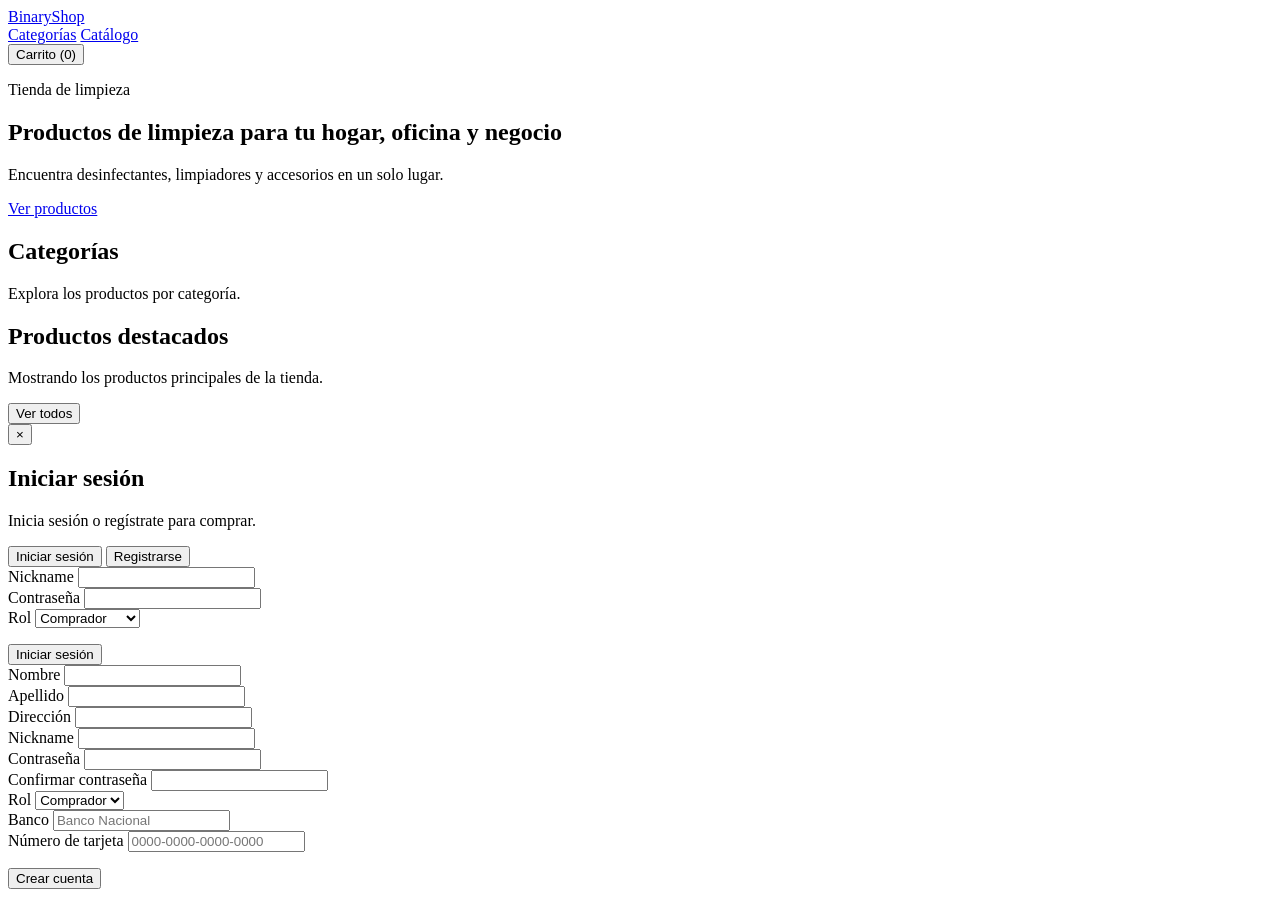
==== index.html @ 7c99c9d9 "commit 1" ====
<!DOCTYPE html>
<html lang="es">
<head>
  <meta charset="UTF-8">
  <meta name="viewport" content="width=device-width, initial-scale=1.0">
  <title>BinaryShop | Tienda de productos de limpieza</title>

  <link rel="stylesheet" href="./css/styles.css">
  <link rel="stylesheet" href="./css/components.css">
</head>
<body>

  <header class="site-header">
    <div class="container header-content">
      <a class="brand" href="./index.html">BinaryShop</a>

      <nav class="main-nav" aria-label="Navegación principal">
        <a href="#categorias">Categorías</a>
        <a href="#catalogo">Catálogo</a>
      </nav>

      <div class="header-actions">
        <button id="cart-button" class="header-cart" type="button">
          Carrito (0)
        </button>

        <div id="auth-area"></div>
      </div>
    </div>
  </header>

  <main>

    <section class="hero">
      <div class="container hero-content">
        <p class="hero-tag">Tienda de limpieza</p>
        <h1>Productos de limpieza para tu hogar, oficina y negocio</h1>
        <p>
          Encuentra desinfectantes, limpiadores y accesorios en un solo lugar.
        </p>
        <a class="btn btn-primary" href="#catalogo">Ver productos</a>
      </div>
    </section>

    <section id="categorias" class="section categories-section">
      <div class="container">
        <div class="section-head">
          <div>
            <h2>Categorías</h2>
            <p>Explora los productos por categoría.</p>
          </div>
        </div>

        <div id="category-list" class="category-grid"></div>
      </div>
    </section>

    <section id="catalogo" class="section catalog-section">
      <div class="container">
        <div class="section-head catalog-head">
          <div>
            <h2 id="catalog-title">Productos destacados</h2>
            <p id="catalog-subtitle">
              Mostrando los productos principales de la tienda.
            </p>
          </div>

          <button id="view-all-button" class="btn btn-secondary" type="button">
            Ver todos
          </button>
        </div>

        <div id="product-grid" class="product-grid"></div>
      </div>
    </section>

  </main>

  <div
    id="auth-modal"
    class="modal-overlay hidden"
    role="dialog"
    aria-modal="true"
    aria-labelledby="auth-modal-title"
  >
    <div class="modal">
      <button
        id="close-auth-modal"
        class="modal-close"
        type="button"
        aria-label="Cerrar"
      >
        ×
      </button>

      <h2 id="auth-modal-title">Iniciar sesión</h2>
      <p id="auth-modal-message" class="modal-message">
        Inicia sesión o regístrate para comprar.
      </p>

      <div class="auth-tabs">
        <button id="tab-login" class="tab-btn active" type="button">
          Iniciar sesión
        </button>

        <button id="tab-register" class="tab-btn" type="button">
          Registrarse
        </button>
      </div>

      <form id="login-form" class="auth-form">
        <div class="form-group">
          <label for="login-nickname">Nickname</label>
          <input
            id="login-nickname"
            type="text"
            autocomplete="username"
            required
          >
        </div>

        <div class="form-group">
          <label for="login-password">Contraseña</label>
          <input
            id="login-password"
            type="password"
            autocomplete="current-password"
            required
          >
        </div>

        <div class="form-group">
          <label for="login-role">Rol</label>
          <select id="login-role" required>
            <option value="comprador">Comprador</option>
            <option value="vendedor">Vendedor</option>
            <option value="administrador">Administrador</option>
          </select>
        </div>

        <p id="login-error" class="form-error" role="alert"></p>

        <button class="btn btn-primary btn-block" type="submit">
          Iniciar sesión
        </button>
      </form>

      <form id="register-form" class="auth-form hidden">
        <div class="form-row">
          <div class="form-group">
            <label for="register-nombre">Nombre</label>
            <input id="register-nombre" type="text" required>
          </div>

          <div class="form-group">
            <label for="register-apellido">Apellido</label>
            <input id="register-apellido" type="text" required>
          </div>
        </div>

        <div class="form-group">
          <label for="register-direccion">Dirección</label>
          <input id="register-direccion" type="text" required>
        </div>

        <div class="form-group">
          <label for="register-nickname">Nickname</label>
          <input id="register-nickname" type="text" required>
        </div>

        <div class="form-row">
          <div class="form-group">
            <label for="register-password">Contraseña</label>
            <input id="register-password" type="password" required>
          </div>

          <div class="form-group">
            <label for="register-confirm-password">Confirmar contraseña</label>
            <input id="register-confirm-password" type="password" required>
          </div>
        </div>

        <div class="form-group">
          <label for="register-role">Rol</label>
          <select id="register-role" required>
            <option value="comprador">Comprador</option>
            <option value="vendedor">Vendedor</option>
          </select>
        </div>

        <div class="form-row">
          <div class="form-group">
            <label for="register-bank">Banco</label>
            <input
              id="register-bank"
              type="text"
              placeholder="Banco Nacional"
              required
            >
          </div>

          <div class="form-group">
            <label for="register-card">Número de tarjeta</label>
            <input
              id="register-card"
              type="text"
              placeholder="0000-0000-0000-0000"
              required
            >
          </div>
        </div>

        <p id="register-error" class="form-error" role="alert"></p>

        <button class="btn btn-primary btn-block" type="submit">
          Crear cuenta
        </button>
      </form>
    </div>
  </div>

  <div id="toast-container" class="toast-container"></div>

  <script src="./js/data/productos.js"></script>
  <script src="./js/data/usuarios.js"></script>
  <script src="./js/utils.js"></script>
  <script src="./js/auth.js"></script>
  <script src="./js/catalog.js"></script>
  <script src="./js/modal-auth.js"></script>
  <script src="./js/home.js"></script>
</body>
</html>
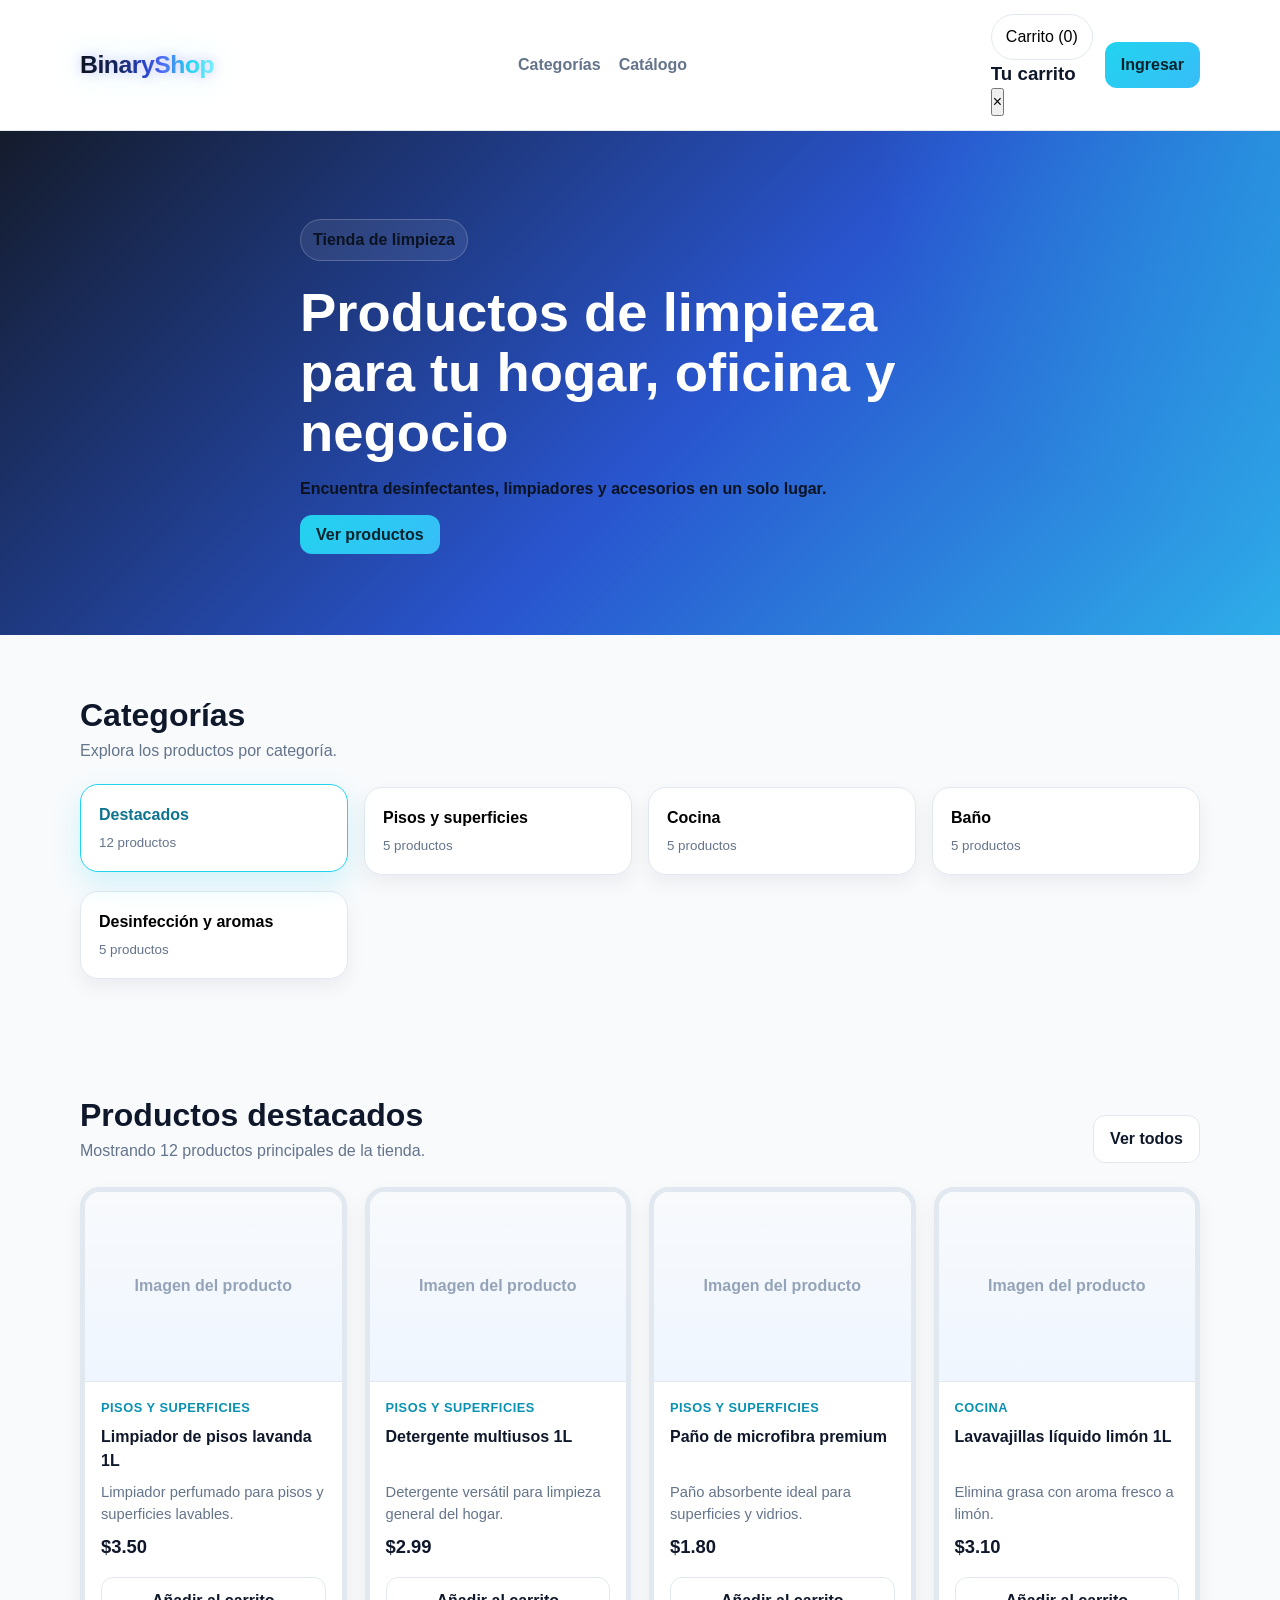
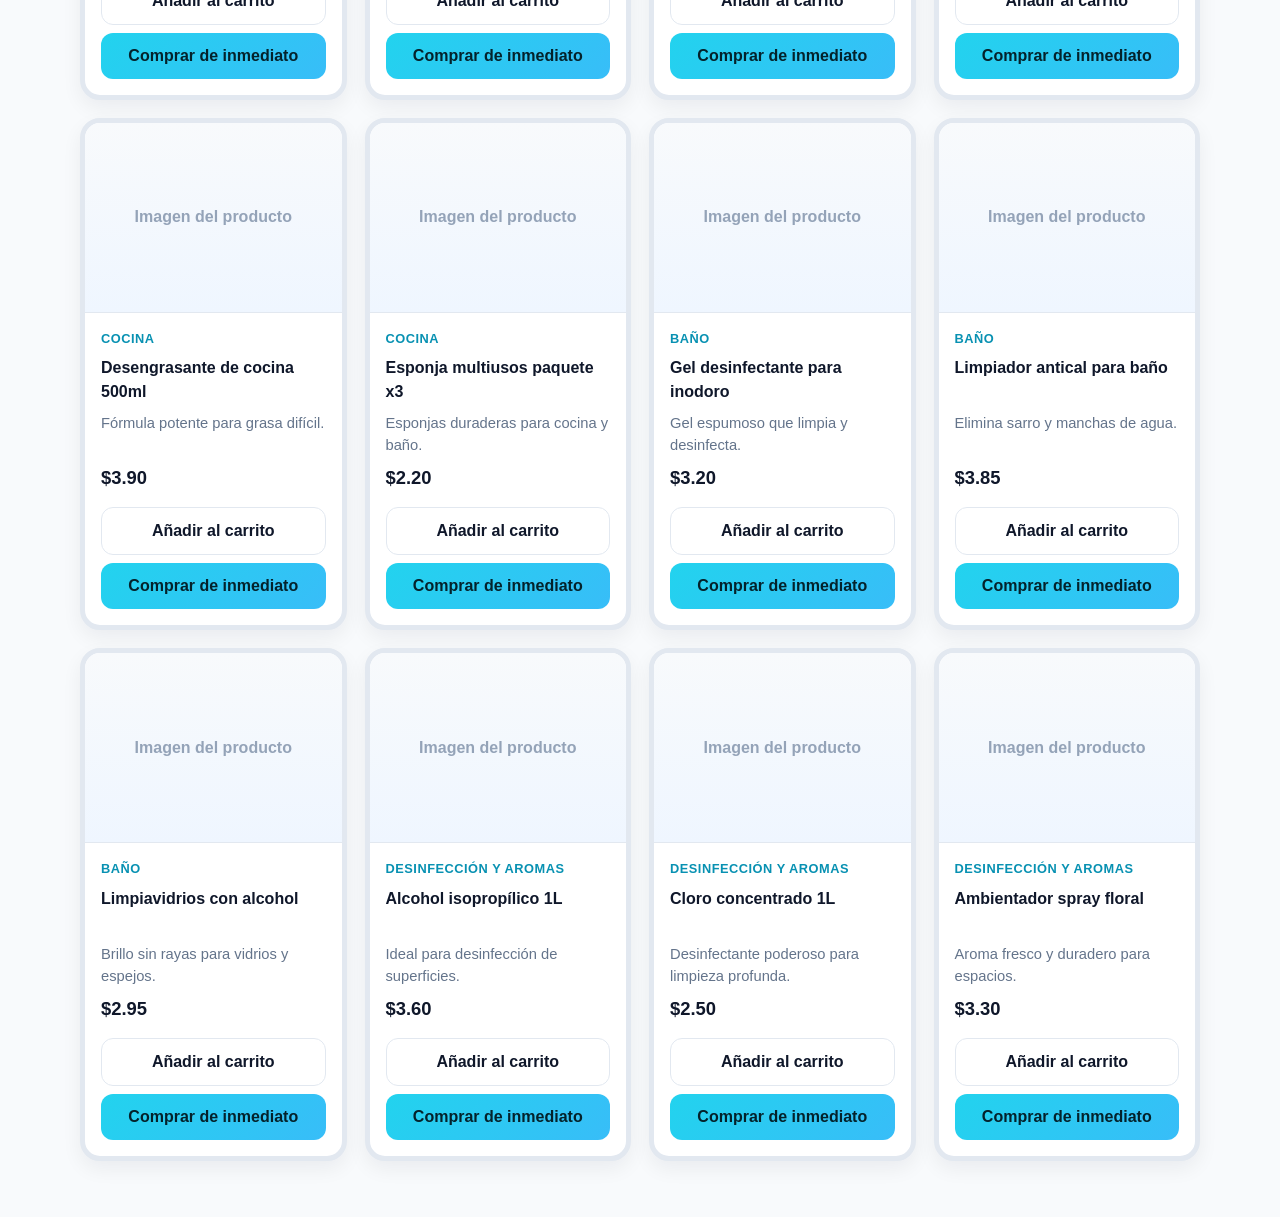
==== commit 89043dde: "commit 5" ====
--- a/index.html
+++ b/index.html
@@ -20,9 +20,47 @@
       </nav>
 
       <div class="header-actions">
-        <button id="cart-button" class="header-cart" type="button">
-          Carrito (0)
-        </button>
+                <div class="cart-wrapper">
+          <button
+            id="cart-button"
+            class="header-cart"
+            type="button"
+            aria-expanded="false"
+          >
+            Carrito (<span id="cart-count">0</span>)
+          </button>
+
+          <div id="cart-dropdown" class="cart-dropdown">
+            <div class="cart-dropdown-head">
+              <h3>Tu carrito</h3>
+              <button
+                id="cart-close"
+                class="cart-close"
+                type="button"
+                aria-label="Cerrar carrito"
+              >
+                ×
+              </button>
+            </div>
+
+            <div id="cart-items" class="cart-items"></div>
+
+            <div id="cart-footer" class="cart-footer hidden">
+              <p class="cart-total">
+                Total: <strong id="cart-total">$0.00</strong>
+              </p>
+
+              <div class="cart-footer-actions">
+                <button id="cart-clear" class="btn btn-outline" type="button">
+                  Vaciar carrito
+                </button>
+                <button id="cart-checkout" class="btn btn-primary" type="button">
+                  Finalizar compra
+                </button>
+              </div>
+            </div>
+          </div>
+        </div>
 
         <div id="auth-area"></div>
       </div>
@@ -219,12 +257,91 @@
     </div>
   </div>
 
+    <div
+    id="checkout-modal"
+    class="modal-overlay hidden"
+    role="dialog"
+    aria-modal="true"
+    aria-labelledby="checkout-title"
+  >
+    <div class="modal">
+      <button
+        id="close-checkout"
+        class="modal-close"
+        type="button"
+        aria-label="Cerrar"
+      >
+        ×
+      </button>
+
+      <h2 id="checkout-title">Finalizar compra</h2>
+      <p id="checkout-message" class="modal-message">
+        Confirma tu método de pago para procesar la orden.
+      </p>
+
+      <form id="checkout-form" class="auth-form">
+        <div class="form-group">
+          <label for="pay-bank">Banco</label>
+          <input id="pay-bank" type="text" required>
+        </div>
+
+        <div class="form-group">
+          <label for="pay-holder">Nombre del titular</label>
+          <input id="pay-holder" type="text" required>
+        </div>
+
+        <div class="form-group">
+          <label for="pay-card">Número de tarjeta</label>
+          <input id="pay-card" type="text" inputmode="numeric" required>
+        </div>
+
+        <div class="form-row">
+          <div class="form-group">
+            <label for="pay-expiry">Vencimiento (MM/AA)</label>
+            <input
+              id="pay-expiry"
+              type="text"
+              placeholder="MM/AA"
+              maxlength="5"
+              required
+            >
+          </div>
+
+          <div class="form-group">
+            <label for="pay-cvv">CVV</label>
+            <input
+              id="pay-cvv"
+              type="password"
+              inputmode="numeric"
+              maxlength="4"
+              required
+            >
+          </div>
+        </div>
+
+        <p class="checkout-summary-line">
+          Total a pagar: <strong id="checkout-total">$0.00</strong>
+        </p>
+
+        <p id="checkout-error" class="form-error" role="alert"></p>
+
+        <button id="checkout-submit" class="btn btn-primary btn-block" type="submit">
+          Pagar
+        </button>
+      </form>
+
+      <div id="checkout-receipt" class="hidden"></div>
+    </div>
+  </div>
+
   <div id="toast-container" class="toast-container"></div>
 
   <script src="./js/data/productos.js"></script>
   <script src="./js/data/usuarios.js"></script>
   <script src="./js/utils.js"></script>
   <script src="./js/auth.js"></script>
+  <script src="./js/cart.js"></script>
+  <script src="./js/checkout.js"></script>
   <script src="./js/catalog.js"></script>
   <script src="./js/modal-auth.js"></script>
   <script src="./js/home.js"></script>
--- a/css/styles.css
+++ b/css/styles.css
@@ -0,0 +1,333 @@
+:root {
+  --color-primary: #0F172A;
+  --color-secondary: #1E293B;
+  --color-accent: #22D3EE;
+  --color-accent-2: #38BDF8;
+  --color-bg: #F8FAFC;
+  --color-white: #FFFFFF;
+  --color-text: #0F172A;
+  --color-text-muted: #64748B;
+  --color-border: #E2E8F0;
+
+  --shadow-sm: 0 8px 20px rgba(15, 23, 42, 0.06);
+  --shadow-md: 0 12px 30px rgba(15, 23, 42, 0.12);
+
+  --radius-lg: 20px;
+  --radius-md: 16px;
+  --radius-sm: 12px;
+}
+
+* {
+  margin: 0;
+  padding: 0;
+  box-sizing: border-box;
+}
+
+html {
+  scroll-behavior: smooth;
+}
+
+body {
+  font-family: "Segoe UI", Arial, Helvetica, sans-serif;
+  background-color: var(--color-bg);
+  color: var(--color-text);
+  line-height: 1.5;
+}
+
+img {
+  max-width: 100%;
+  display: block;
+}
+
+a {
+  color: inherit;
+  text-decoration: none;
+}
+
+button,
+input,
+select {
+  font: inherit;
+}
+
+.container {
+  width: min(1120px, calc(100% - 2rem));
+  margin-inline: auto;
+}
+
+.section {
+  padding: 56px 0;
+}
+
+.section-head {
+  margin-bottom: 24px;
+  display: flex;
+  justify-content: space-between;
+  align-items: flex-end;
+  gap: 20px;
+  flex-wrap: wrap;
+}
+
+.section-head h2 {
+  font-size: 2rem;
+}
+
+.section-head p {
+  color: var(--color-text-muted);
+}
+
+.btn {
+  border: none;
+  border-radius: var(--radius-sm);
+  padding: 11px 16px;
+  cursor: pointer;
+  transition: 0.2s ease;
+  font-weight: 700;
+}
+
+.btn-primary {
+  background: linear-gradient(135deg, var(--color-accent), var(--color-accent-2));
+  color: #04222B;
+}
+
+.btn-primary:hover {
+  transform: translateY(-2px);
+  box-shadow: 0 10px 24px rgba(34, 211, 238, 0.28);
+}
+
+.btn-secondary {
+  background: var(--color-white);
+  color: var(--color-primary);
+  border: 1px solid var(--color-border);
+}
+
+.btn-secondary:hover {
+  border-color: var(--color-accent-2);
+  color: #0891B2;
+  transform: translateY(-2px);
+}
+
+.btn-outline {
+  background: transparent;
+  border: 1px solid var(--color-border);
+  color: var(--color-text);
+}
+
+.btn-outline:hover {
+  border-color: #EF4444;
+  color: #EF4444;
+}
+
+.btn-block {
+  width: 100%;
+}
+
+.site-header {
+  position: sticky;
+  top: 0;
+  z-index: 50;
+  background: rgba(255, 255, 255, 0.92);
+  backdrop-filter: blur(8px);
+  border-bottom: 1px solid var(--color-border);
+}
+
+.header-content {
+  display: flex;
+  align-items: center;
+  justify-content: space-between;
+  gap: 16px;
+  padding: 14px 0;
+  flex-wrap: wrap;
+}
+
+.brand {
+  font-size: 1.55rem;
+  font-weight: 800;
+  letter-spacing: -0.02em;
+
+  /* Degradado: negro/azul noche -> azul -> índigo -> cyan */
+  background: linear-gradient(
+    90deg,
+    #0B1220 0%,
+    #14265C 28%,
+    #2743C7 48%,
+    #4F6DF5 62%,
+    #22D3EE 82%,
+    #7DEFFF 100%
+  );
+
+  /* El degradado solo se ve dentro de las letras */
+  -webkit-background-clip: text;
+  background-clip: text;
+  color: transparent;
+  -webkit-text-fill-color: transparent;
+
+  /* Resplandor morado + cyan alrededor del texto */
+  filter:
+    drop-shadow(0 0 6px rgba(139, 92, 246, 0.35))
+    drop-shadow(0 0 14px rgba(34, 211, 238, 0.22));
+
+  transition: filter 0.25s ease, transform 0.25s ease;
+}
+
+.brand:hover {
+  filter:
+    drop-shadow(0 0 8px rgba(139, 92, 246, 0.5))
+    drop-shadow(0 0 18px rgba(34, 211, 238, 0.4));
+  transform: translateY(-1px);
+}
+
+/* Respaldo por si algún navegador no soporta background-clip: text */
+@supports not (background-clip: text) {
+  .brand {
+    background: none;
+    color: #0F172A;
+    -webkit-text-fill-color: currentColor;
+    filter: none;
+  }
+}
+
+.main-nav {
+  display: flex;
+  gap: 18px;
+  color: var(--color-text-muted);
+  font-weight: 600;
+}
+
+.main-nav a:hover {
+  color: var(--color-primary);
+}
+
+.header-actions {
+  display: flex;
+  align-items: center;
+  gap: 12px;
+  flex-wrap: wrap;
+}
+
+.header-cart {
+  background: var(--color-white);
+  border: 1px solid var(--color-border);
+  border-radius: 999px;
+  padding: 10px 14px;
+  cursor: pointer;
+}
+
+.user-greeting {
+  font-weight: 700;
+}
+
+.hero {
+  color: var(--color-white);
+  background:
+    radial-gradient(
+      circle at top right,
+      rgba(34, 211, 238, 0.28),
+      transparent 30%
+    ),
+    linear-gradient(
+      135deg,
+      #141b2b 0%,
+      #2955cf 55%,
+      #2eaee9 100%
+    );
+  padding: 88px 0;
+}
+
+.hero-content {
+  max-width: 680px;
+}
+
+.hero-tag {
+  display: inline-flex;
+  padding: 8px 12px;
+  border: 1px solid rgba(255, 255, 255, 0.2);
+  border-radius: 999px;
+  margin-bottom: 16px;
+  background: rgba(255, 255, 255, 0.08);
+}
+
+.hero h1 {
+  font-size: clamp(2rem, 5vw, 3.4rem);
+  line-height: 1.1;
+  margin-bottom: 14px;
+}
+
+.hero p {
+  color: #0B1220;
+  text-shadow:
+    0 0 8px rgba(125, 211, 252, 0.85),
+    0 0 20px rgba(34, 211, 238, 0.45)
+  font-size: 1.05rem;
+  margin-bottom: 22px;
+  font-weight: 600;
+}
+
+.hidden {
+  display: none !important;
+}
+
+.toast-container {
+  position: fixed;
+  right: 18px;
+  bottom: 18px;
+  display: grid;
+  gap: 10px;
+  z-index: 200;
+}
+
+.toast {
+  min-width: 240px;
+  max-width: 360px;
+  padding: 14px 16px;
+  border-radius: 14px;
+  color: var(--color-white);
+  box-shadow: var(--shadow-md);
+  animation: toast-in 0.25s ease;
+}
+
+.toast-success {
+  background: #059669;
+}
+
+.toast-error {
+  background: #DC2626;
+}
+
+.toast-warning {
+  background: #D97706;
+}
+
+.toast-info {
+  background: #2563EB;
+}
+
+@keyframes toast-in {
+  from {
+    opacity: 0;
+    transform: translateY(14px);
+  }
+
+  to {
+    opacity: 1;
+    transform: translateY(0);
+  }
+}
+
+body.modal-open {
+  overflow: hidden;
+}
+
+@media (max-width: 760px) {
+  .hero {
+    padding: 64px 0;
+  }
+
+  .section {
+    padding: 40px 0;
+  }
+
+  .section-head h2 {
+    font-size: 1.6rem;
+  }
+}
--- a/css/components.css
+++ b/css/components.css
@@ -0,0 +1,262 @@
+.category-grid {
+  display: grid;
+  grid-template-columns: repeat(4, minmax(0, 1fr));
+  gap: 16px;
+}
+
+.category-card {
+  background: var(--color-white);
+  border: 1px solid var(--color-border);
+  border-radius: 18px;
+  padding: 18px;
+  text-align: left;
+  cursor: pointer;
+  box-shadow: var(--shadow-sm);
+  transition: 0.2s ease;
+  display: grid;
+  gap: 6px;
+}
+
+.category-card span {
+  font-weight: 700;
+}
+
+.category-card small {
+  color: var(--color-text-muted);
+}
+
+.category-card:hover,
+.category-card.active {
+  border-color: var(--color-accent);
+  box-shadow: 0 12px 28px rgba(34, 211, 238, 0.18);
+  transform: translateY(-3px);
+}
+
+.category-card.active span {
+  color: #0E7490;
+}
+
+.product-grid {
+  display: grid;
+  grid-template-columns: repeat(4, minmax(0, 1fr));
+  gap: 18px;
+}
+
+.product-card {
+  background: var(--color-white);
+  border: 5px solid var(--color-border);
+  border-radius: var(--radius-lg);
+  overflow: hidden;
+  box-shadow: var(--shadow-sm);
+  transition: 0.2s ease;
+  display: flex;
+  flex-direction: column;
+}
+
+.product-card:hover {
+  transform: translateY(-4px);
+  box-shadow: var(--shadow-md);
+  border-color: #0EA5E9;
+}
+
+.product-image {
+  min-height: 190px;
+  display: grid;
+  place-items: center;
+  background: linear-gradient(180deg, #F8FAFC, #EFF6FF);
+  color: #94A3B8;
+  font-weight: 700;
+  text-align: center;
+  padding: 16px;
+  border-bottom: 1px solid var(--color-border);
+}
+
+.product-info {
+  padding: 16px;
+  display: flex;
+  flex-direction: column;
+  gap: 8px;
+  flex: 1;
+}
+
+.product-category {
+  color: #0891B2;
+  font-size: 0.8rem;
+  font-weight: 800;
+  text-transform: uppercase;
+  letter-spacing: 0.04em;
+}
+
+.product-info h3 {
+  font-size: 1rem;
+  min-height: 48px;
+}
+
+.product-info p {
+  color: var(--color-text-muted);
+  font-size: 0.92rem;
+  flex: 1;
+}
+
+.product-price {
+  font-size: 1.15rem;
+  color: var(--color-primary);
+}
+
+.product-actions {
+  display: grid;
+  gap: 8px;
+  margin-top: 8px;
+}
+
+.product-actions .btn {
+  width: 100%;
+}
+
+.modal-overlay {
+  position: fixed;
+  inset: 0;
+  background: rgba(15, 23, 42, 0.55);
+  backdrop-filter: blur(4px);
+  display: grid;
+  place-items: center;
+  padding: 20px;
+  z-index: 100;
+}
+
+.modal {
+  position: relative;
+  width: min(560px, 100%);
+  max-height: calc(100vh - 40px);
+  overflow: auto;
+  background: var(--color-white);
+  border-radius: 24px;
+  padding: 24px;
+  box-shadow: var(--shadow-md);
+}
+
+.modal-close {
+  position: absolute;
+  top: 14px;
+  right: 14px;
+  width: 36px;
+  height: 36px;
+  border-radius: 50%;
+  border: 1px solid var(--color-border);
+  background: var(--color-white);
+  cursor: pointer;
+  font-size: 1.2rem;
+}
+
+.modal h2 {
+  margin-bottom: 6px;
+  padding-right: 36px;
+}
+
+.modal-message {
+  color: var(--color-text-muted);
+  margin-bottom: 18px;
+}
+
+.auth-tabs {
+  display: grid;
+  grid-template-columns: 1fr 1fr;
+  gap: 10px;
+  margin-bottom: 18px;
+}
+
+.tab-btn {
+  padding: 11px 12px;
+  border-radius: var(--radius-sm);
+  border: 1px solid var(--color-border);
+  background: #F8FAFC;
+  cursor: pointer;
+  font-weight: 700;
+}
+
+.tab-btn.active {
+  background: linear-gradient(
+    135deg,
+    rgba(34, 211, 238, 0.18),
+    rgba(56, 189, 248, 0.18)
+  );
+  border-color: #67E8F9;
+  color: #0E7490;
+}
+
+.auth-form {
+  display: grid;
+  gap: 14px;
+}
+
+.form-row {
+  display: grid;
+  grid-template-columns: 1fr 1fr;
+  gap: 14px;
+}
+
+.form-group {
+  display: grid;
+  gap: 6px;
+}
+
+.form-group label {
+  font-weight: 700;
+  font-size: 0.95rem;
+}
+
+.form-group input,
+.form-group select {
+  width: 100%;
+  padding: 11px 12px;
+  border: 1px solid var(--color-border);
+  border-radius: var(--radius-sm);
+  background: var(--color-white);
+}
+
+.form-group input:focus,
+.form-group select:focus {
+  outline: 2px solid rgba(34, 211, 238, 0.35);
+  border-color: var(--color-accent);
+}
+
+.form-error {
+  color: #DC2626;
+  font-weight: 700;
+  min-height: 1.2em;
+}
+
+@media (max-width: 980px) {
+  .product-grid {
+    grid-template-columns: repeat(3, minmax(0, 1fr));
+  }
+
+  .category-grid {
+    grid-template-columns: repeat(2, minmax(0, 1fr));
+  }
+}
+
+@media (max-width: 760px) {
+  .product-grid {
+    grid-template-columns: repeat(2, minmax(0, 1fr));
+  }
+
+  .form-row {
+    grid-template-columns: 1fr;
+  }
+}
+
+@media (max-width: 560px) {
+  .product-grid {
+    grid-template-columns: 1fr;
+  }
+
+  .category-grid {
+    grid-template-columns: 1fr;
+  }
+
+  .header-actions {
+    width: 100%;
+    justify-content: space-between;
+  }
+}
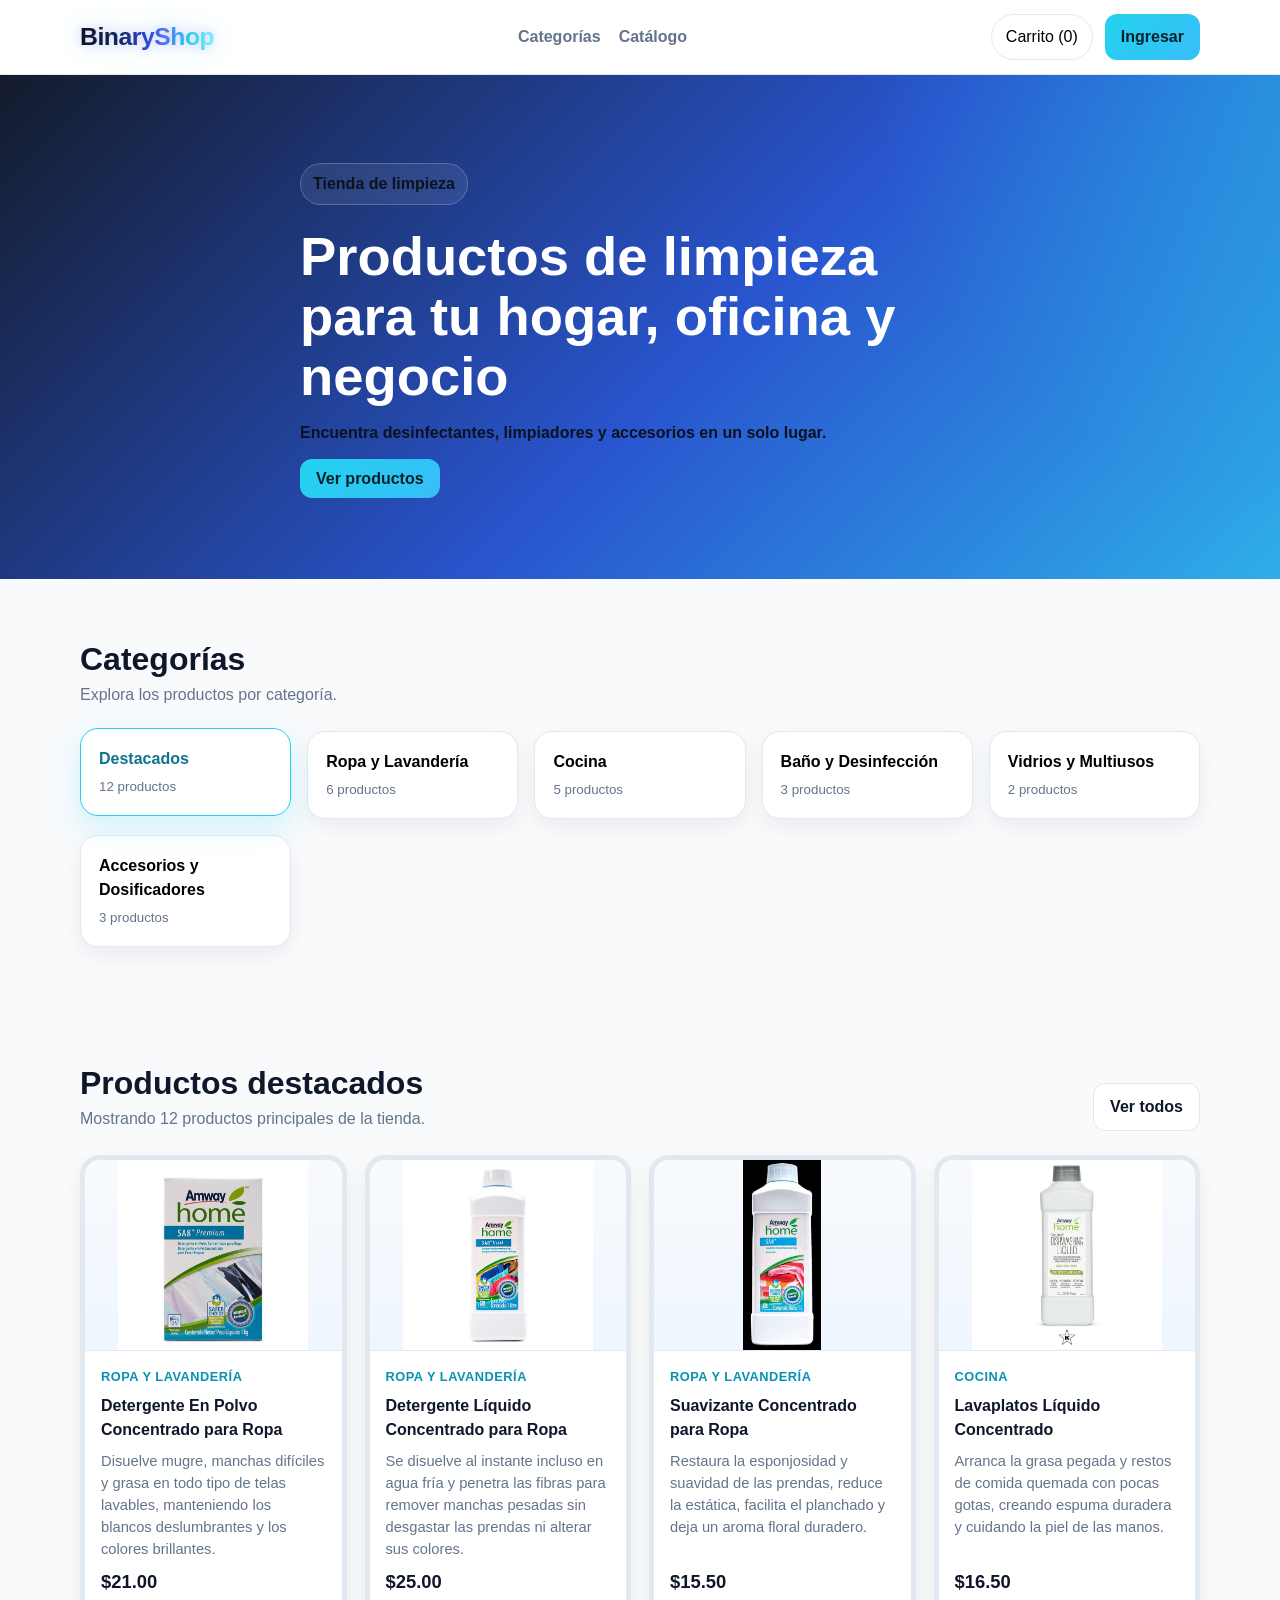
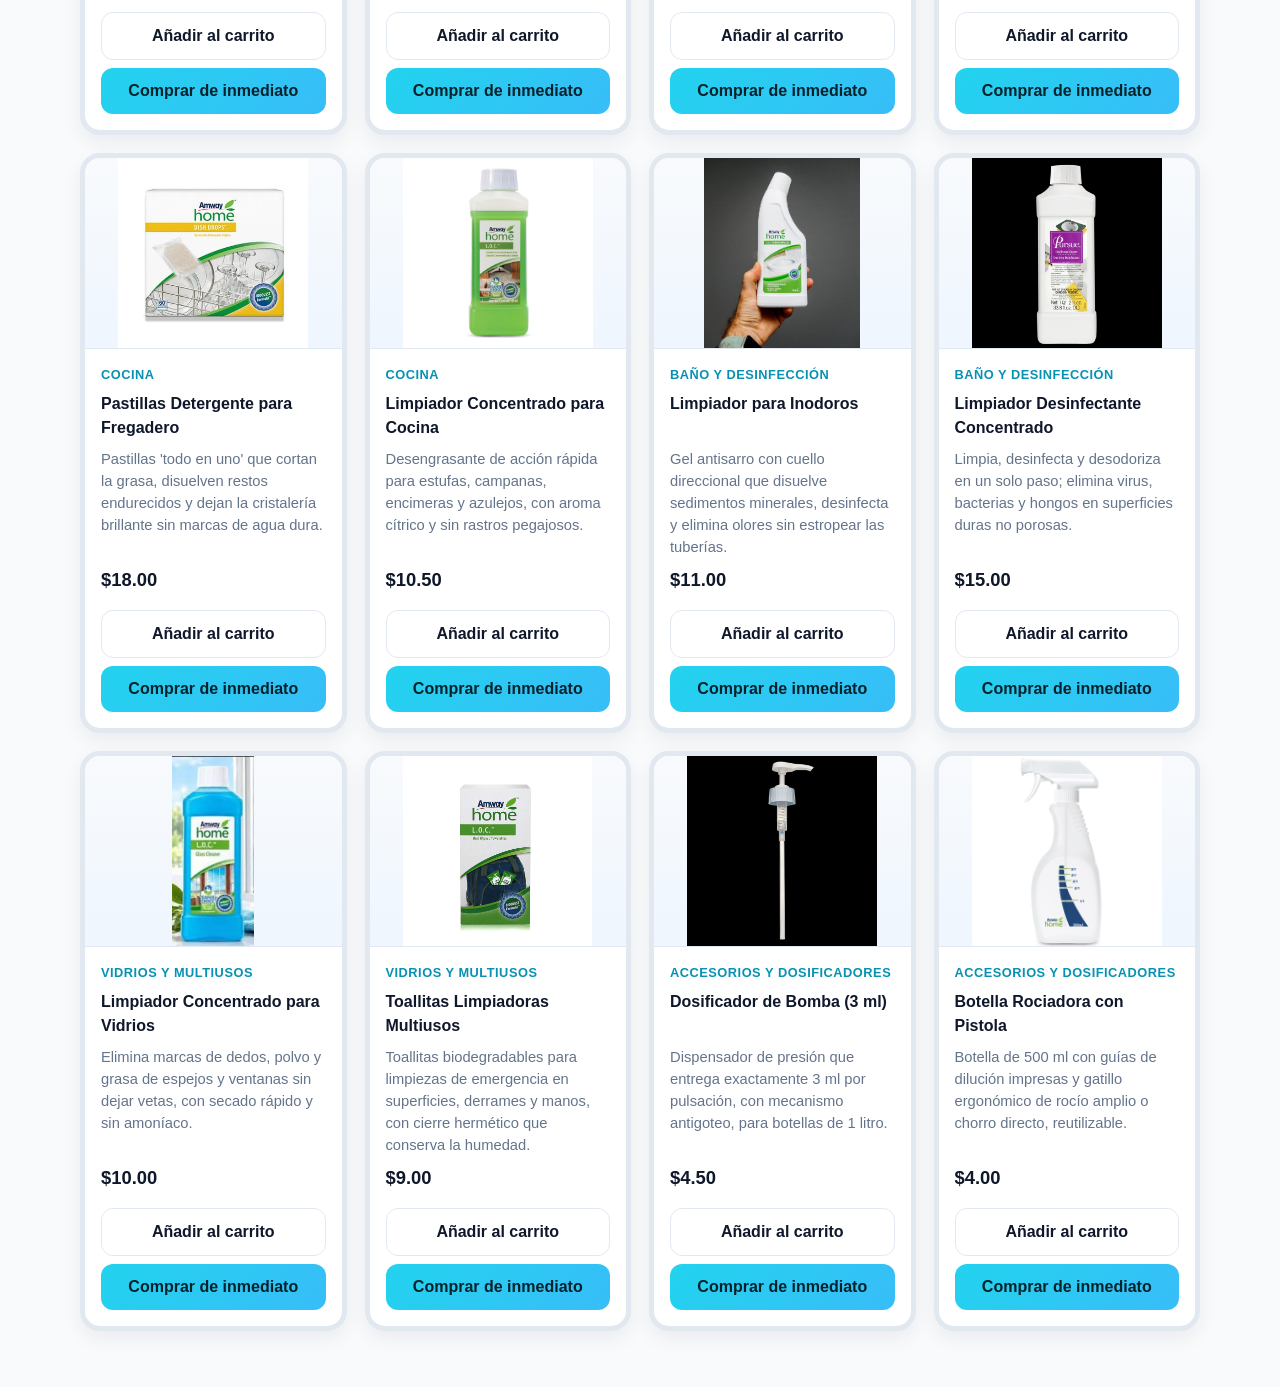
==== commit 7b2336fb: "commit 8" ====
--- a/index.html
+++ b/index.html
@@ -20,7 +20,7 @@
       </nav>
 
       <div class="header-actions">
-                <div class="cart-wrapper">
+        <div class="cart-wrapper">
           <button
             id="cart-button"
             class="header-cart"
@@ -73,9 +73,7 @@
       <div class="container hero-content">
         <p class="hero-tag">Tienda de limpieza</p>
         <h1>Productos de limpieza para tu hogar, oficina y negocio</h1>
-        <p>
-          Encuentra desinfectantes, limpiadores y accesorios en un solo lugar.
-        </p>
+        <p>Encuentra desinfectantes, limpiadores y accesorios en un solo lugar.</p>
         <a class="btn btn-primary" href="#catalogo">Ver productos</a>
       </div>
     </section>
@@ -88,7 +86,6 @@
             <p>Explora los productos por categoría.</p>
           </div>
         </div>
-
         <div id="category-list" class="category-grid"></div>
       </div>
     </section>
@@ -102,12 +99,10 @@
               Mostrando los productos principales de la tienda.
             </p>
           </div>
-
           <button id="view-all-button" class="btn btn-secondary" type="button">
             Ver todos
           </button>
         </div>
-
         <div id="product-grid" class="product-grid"></div>
       </div>
     </section>
@@ -122,51 +117,26 @@
     aria-labelledby="auth-modal-title"
   >
     <div class="modal">
-      <button
-        id="close-auth-modal"
-        class="modal-close"
-        type="button"
-        aria-label="Cerrar"
-      >
-        ×
-      </button>
-
+      <button id="close-auth-modal" class="modal-close" type="button" aria-label="Cerrar">×</button>
       <h2 id="auth-modal-title">Iniciar sesión</h2>
       <p id="auth-modal-message" class="modal-message">
         Inicia sesión o regístrate para comprar.
       </p>
 
       <div class="auth-tabs">
-        <button id="tab-login" class="tab-btn active" type="button">
-          Iniciar sesión
-        </button>
-
-        <button id="tab-register" class="tab-btn" type="button">
-          Registrarse
-        </button>
+        <button id="tab-login" class="tab-btn active" type="button">Iniciar sesión</button>
+        <button id="tab-register" class="tab-btn" type="button">Registrarse</button>
       </div>
 
       <form id="login-form" class="auth-form">
         <div class="form-group">
           <label for="login-nickname">Nickname</label>
-          <input
-            id="login-nickname"
-            type="text"
-            autocomplete="username"
-            required
-          >
-        </div>
-
+          <input id="login-nickname" type="text" autocomplete="username" required>
+        </div>
         <div class="form-group">
           <label for="login-password">Contraseña</label>
-          <input
-            id="login-password"
-            type="password"
-            autocomplete="current-password"
-            required
-          >
-        </div>
-
+          <input id="login-password" type="password" autocomplete="current-password" required>
+        </div>
         <div class="form-group">
           <label for="login-role">Rol</label>
           <select id="login-role" required>
@@ -175,12 +145,8 @@
             <option value="administrador">Administrador</option>
           </select>
         </div>
-
         <p id="login-error" class="form-error" role="alert"></p>
-
-        <button class="btn btn-primary btn-block" type="submit">
-          Iniciar sesión
-        </button>
+        <button class="btn btn-primary btn-block" type="submit">Iniciar sesión</button>
       </form>
 
       <form id="register-form" class="auth-form hidden">
@@ -189,35 +155,29 @@
             <label for="register-nombre">Nombre</label>
             <input id="register-nombre" type="text" required>
           </div>
-
           <div class="form-group">
             <label for="register-apellido">Apellido</label>
             <input id="register-apellido" type="text" required>
           </div>
         </div>
-
         <div class="form-group">
           <label for="register-direccion">Dirección</label>
           <input id="register-direccion" type="text" required>
         </div>
-
         <div class="form-group">
           <label for="register-nickname">Nickname</label>
           <input id="register-nickname" type="text" required>
         </div>
-
         <div class="form-row">
           <div class="form-group">
             <label for="register-password">Contraseña</label>
             <input id="register-password" type="password" required>
           </div>
-
           <div class="form-group">
             <label for="register-confirm-password">Confirmar contraseña</label>
             <input id="register-confirm-password" type="password" required>
           </div>
         </div>
-
         <div class="form-group">
           <label for="register-role">Rol</label>
           <select id="register-role" required>
@@ -225,39 +185,23 @@
             <option value="vendedor">Vendedor</option>
           </select>
         </div>
-
         <div class="form-row">
           <div class="form-group">
             <label for="register-bank">Banco</label>
-            <input
-              id="register-bank"
-              type="text"
-              placeholder="Banco Nacional"
-              required
-            >
-          </div>
-
+            <input id="register-bank" type="text" placeholder="Banco Nacional" required>
+          </div>
           <div class="form-group">
             <label for="register-card">Número de tarjeta</label>
-            <input
-              id="register-card"
-              type="text"
-              placeholder="0000-0000-0000-0000"
-              required
-            >
-          </div>
-        </div>
-
+            <input id="register-card" type="text" placeholder="0000-0000-0000-0000" required>
+          </div>
+        </div>
         <p id="register-error" class="form-error" role="alert"></p>
-
-        <button class="btn btn-primary btn-block" type="submit">
-          Crear cuenta
-        </button>
+        <button class="btn btn-primary btn-block" type="submit">Crear cuenta</button>
       </form>
     </div>
   </div>
 
-    <div
+  <div
     id="checkout-modal"
     class="modal-overlay hidden"
     role="dialog"
@@ -265,71 +209,40 @@
     aria-labelledby="checkout-title"
   >
     <div class="modal">
-      <button
-        id="close-checkout"
-        class="modal-close"
-        type="button"
-        aria-label="Cerrar"
-      >
-        ×
-      </button>
-
+      <button id="close-checkout" class="modal-close" type="button" aria-label="Cerrar">×</button>
       <h2 id="checkout-title">Finalizar compra</h2>
       <p id="checkout-message" class="modal-message">
         Confirma tu método de pago para procesar la orden.
       </p>
-
       <form id="checkout-form" class="auth-form">
         <div class="form-group">
           <label for="pay-bank">Banco</label>
           <input id="pay-bank" type="text" required>
         </div>
-
         <div class="form-group">
           <label for="pay-holder">Nombre del titular</label>
           <input id="pay-holder" type="text" required>
         </div>
-
         <div class="form-group">
           <label for="pay-card">Número de tarjeta</label>
           <input id="pay-card" type="text" inputmode="numeric" required>
         </div>
-
         <div class="form-row">
           <div class="form-group">
             <label for="pay-expiry">Vencimiento (MM/AA)</label>
-            <input
-              id="pay-expiry"
-              type="text"
-              placeholder="MM/AA"
-              maxlength="5"
-              required
-            >
-          </div>
-
+            <input id="pay-expiry" type="text" placeholder="MM/AA" maxlength="5" required>
+          </div>
           <div class="form-group">
             <label for="pay-cvv">CVV</label>
-            <input
-              id="pay-cvv"
-              type="password"
-              inputmode="numeric"
-              maxlength="4"
-              required
-            >
-          </div>
-        </div>
-
+            <input id="pay-cvv" type="password" inputmode="numeric" maxlength="4" required>
+          </div>
+        </div>
         <p class="checkout-summary-line">
           Total a pagar: <strong id="checkout-total">$0.00</strong>
         </p>
-
         <p id="checkout-error" class="form-error" role="alert"></p>
-
-        <button id="checkout-submit" class="btn btn-primary btn-block" type="submit">
-          Pagar
-        </button>
+        <button id="checkout-submit" class="btn btn-primary btn-block" type="submit">Pagar</button>
       </form>
-
       <div id="checkout-receipt" class="hidden"></div>
     </div>
   </div>
@@ -340,6 +253,7 @@
   <script src="./js/data/usuarios.js"></script>
   <script src="./js/utils.js"></script>
   <script src="./js/auth.js"></script>
+  <script src="./js/publicaciones.js"></script>
   <script src="./js/cart.js"></script>
   <script src="./js/checkout.js"></script>
   <script src="./js/catalog.js"></script>
--- a/css/styles.css
+++ b/css/styles.css
@@ -42,6 +42,10 @@
 a {
   color: inherit;
   text-decoration: none;
+}
+
+input {
+  color: black;
 }
 
 button,
--- a/css/components.css
+++ b/css/components.css
@@ -19,6 +19,7 @@
 
 .category-card span {
   font-weight: 700;
+  color: black;
 }
 
 .category-card small {
@@ -259,4 +260,384 @@
     width: 100%;
     justify-content: space-between;
   }
+}
+
+/* ================= CARRITO ================= */
+
+.cart-wrapper {
+  position: relative;
+}
+
+.cart-dropdown {
+  position: absolute;
+  top: calc(100% + 12px);
+  right: 0;
+  width: min(380px, calc(100vw - 32px));
+  max-height: min(520px, 80vh);
+  display: flex;
+  flex-direction: column;
+  background: var(--color-white);
+  border: 1px solid var(--color-border);
+  border-radius: 18px;
+  box-shadow: var(--shadow-md);
+  z-index: 80;
+  opacity: 0;
+  transform: translateY(-8px);
+  pointer-events: none;
+  transition: opacity 0.2s ease, transform 0.2s ease;
+}
+
+.cart-dropdown.open {
+  opacity: 1;
+  transform: translateY(0);
+  pointer-events: auto;
+}
+
+.cart-dropdown-head {
+  display: flex;
+  align-items: center;
+  justify-content: space-between;
+  padding: 14px 16px;
+  border-bottom: 1px solid var(--color-border);
+}
+
+.cart-dropdown-head h3 {
+  font-size: 1.05rem;
+}
+
+.cart-close {
+  width: 32px;
+  height: 32px;
+  border-radius: 50%;
+  border: 1px solid var(--color-border);
+  background: var(--color-white);
+  cursor: pointer;
+  font-size: 1.1rem;
+  line-height: 1;
+}
+
+.cart-close:hover {
+  border-color: #EF4444;
+  color: #EF4444;
+}
+
+.cart-items {
+  overflow-y: auto;
+  padding: 14px 16px;
+  display: flex;
+  flex-direction: column;
+  gap: 12px;
+}
+
+.cart-item {
+  display: grid;
+  grid-template-columns: 56px 1fr auto;
+  gap: 10px;
+  align-items: center;
+  border: 1px solid var(--color-border);
+  border-radius: 14px;
+  padding: 10px;
+}
+
+.cart-item-thumb {
+  width: 56px;
+  height: 56px;
+  border-radius: 10px;
+  background: linear-gradient(180deg, #F8FAFC, #EFF6FF);
+  border: 1px solid var(--color-border);
+  display: grid;
+  place-items: center;
+  color: #94A3B8;
+  font-size: 0.65rem;
+  font-weight: 700;
+}
+
+.cart-item-info {
+  display: grid;
+  gap: 4px;
+}
+
+.cart-item-info strong {
+  font-size: 0.9rem;
+  line-height: 1.25;
+}
+
+.cart-item-info small {
+  color: var(--color-text-muted);
+}
+
+.cart-item-controls {
+  display: flex;
+  align-items: center;
+  gap: 8px;
+}
+
+.qty-btn {
+  width: 26px;
+  height: 26px;
+  border-radius: 8px;
+  border: 1px solid var(--color-border);
+  background: var(--color-white);
+  cursor: pointer;
+  font-weight: 700;
+  line-height: 1;
+}
+
+.qty-btn:hover:not(:disabled) {
+  border-color: var(--color-accent);
+  color: #0E7490;
+}
+
+.qty-btn:disabled {
+  opacity: 0.4;
+  cursor: not-allowed;
+}
+
+.qty-value {
+  min-width: 18px;
+  text-align: center;
+  font-weight: 700;
+}
+
+.cart-item-side {
+  display: grid;
+  justify-items: end;
+  gap: 8px;
+}
+
+.cart-item-subtotal {
+  font-weight: 800;
+  color: var(--color-primary);
+}
+
+.cart-item-remove {
+  border: none;
+  background: transparent;
+  color: #EF4444;
+  font-weight: 800;
+  cursor: pointer;
+  font-size: 1rem;
+}
+
+.cart-empty {
+  padding: 26px 10px;
+  display: grid;
+  gap: 12px;
+  justify-items: center;
+  color: var(--color-text-muted);
+  text-align: center;
+}
+
+.cart-footer {
+  border-top: 1px solid var(--color-border);
+  padding: 14px 16px;
+  display: grid;
+  gap: 10px;
+}
+
+.cart-total {
+  display: flex;
+  justify-content: space-between;
+  align-items: center;
+  font-weight: 600;
+}
+
+.cart-total strong {
+  font-size: 1.1rem;
+}
+
+.cart-footer-actions {
+  display: grid;
+  grid-template-columns: 1fr 1fr;
+  gap: 10px;
+}
+
+.cart-bump {
+  animation: cart-bump 0.3s ease;
+}
+
+@keyframes cart-bump {
+  0% {
+    transform: scale(1);
+  }
+
+  40% {
+    transform: scale(1.12);
+  }
+
+  100% {
+    transform: scale(1);
+  }
+}
+
+@media (max-width: 560px) {
+  .cart-dropdown {
+    position: fixed;
+    top: 70px;
+    left: 16px;
+    right: 16px;
+    width: auto;
+  }
+}
+
+/* ================= PERFIL ================= */
+
+.profile-card {
+  width: min(560px, 100%);
+  margin-inline: auto;
+  background: var(--color-white);
+  border: 1px solid var(--color-border);
+  border-radius: 24px;
+  box-shadow: var(--shadow-md);
+  padding: 28px;
+  display: grid;
+  gap: 14px;
+  justify-items: center;
+  text-align: center;
+}
+
+.profile-avatar {
+  width: 76px;
+  height: 76px;
+  border-radius: 50%;
+  background: linear-gradient(135deg, #1D4ED8, #22D3EE);
+  color: var(--color-white);
+  font-size: 1.7rem;
+  font-weight: 800;
+  display: grid;
+  place-items: center;
+  box-shadow: 0 10px 24px rgba(34, 211, 238, 0.35);
+}
+
+.profile-name {
+  font-size: 1.4rem;
+  margin-top: 4px;
+}
+
+.profile-title {
+  font-size: 1.3rem;
+}
+
+.profile-nickname {
+  color: var(--color-text-muted);
+  font-size: 0.95rem;
+}
+
+.role-badge {
+  display: inline-flex;
+  padding: 6px 14px;
+  border-radius: 999px;
+  font-size: 0.75rem;
+  font-weight: 800;
+  text-transform: uppercase;
+  letter-spacing: 0.06em;
+}
+
+.role-comprador {
+  background: rgba(34, 211, 238, 0.15);
+  color: #0E7490;
+}
+
+.role-vendedor {
+  background: rgba(139, 92, 246, 0.15);
+  color: #6D28D9;
+}
+
+.role-administrador {
+  background: rgba(29, 78, 216, 0.15);
+  color: #1D4ED8;
+}
+
+.profile-data {
+  width: 100%;
+  display: grid;
+  gap: 4px;
+  margin-top: 6px;
+}
+
+.profile-data-row {
+  display: flex;
+  justify-content: space-between;
+  gap: 12px;
+  padding: 10px 4px;
+  border-bottom: 1px dashed var(--color-border);
+  font-size: 0.95rem;
+}
+
+.profile-data-row:last-child {
+  border-bottom: none;
+}
+
+.profile-data-row span {
+  color: var(--color-text-muted);
+}
+
+.profile-data-row strong {
+  text-align: right;
+}
+
+.profile-actions {
+  width: 100%;
+  display: grid;
+  grid-template-columns: 1fr 1fr;
+  gap: 10px;
+  margin-top: 6px;
+}
+
+.profile-actions .btn {
+  width: 100%;
+}
+
+.notice-card {
+  gap: 12px;
+}
+
+.notice-icon {
+  width: 64px;
+  height: 64px;
+  border-radius: 50%;
+  background: rgba(34, 211, 238, 0.15);
+  color: #0E7490;
+  font-size: 1.6rem;
+  display: grid;
+  place-items: center;
+}
+
+@media (max-width: 560px) {
+  .profile-actions {
+    grid-template-columns: 1fr;
+  }
+}
+
+/* ================= IMÁGENES DE PRODUCTOS ================= */
+
+.product-image {
+  padding: 0;
+  overflow: hidden;
+}
+
+.product-image span {
+  padding: 16px;
+}
+
+.product-image img {
+  width: 100%;
+  height: 190px;
+  object-fit: contain;
+  display: block;
+}
+
+.cart-item-thumb {
+  overflow: hidden;
+}
+
+.cart-item-thumb img {
+  width: 100%;
+  height: 100%;
+  object-fit: cover;
+}
+
+/* 5 categorías: distribución automática */
+.category-grid {
+  grid-template-columns: repeat(auto-fit, minmax(180px, 1fr));
 }
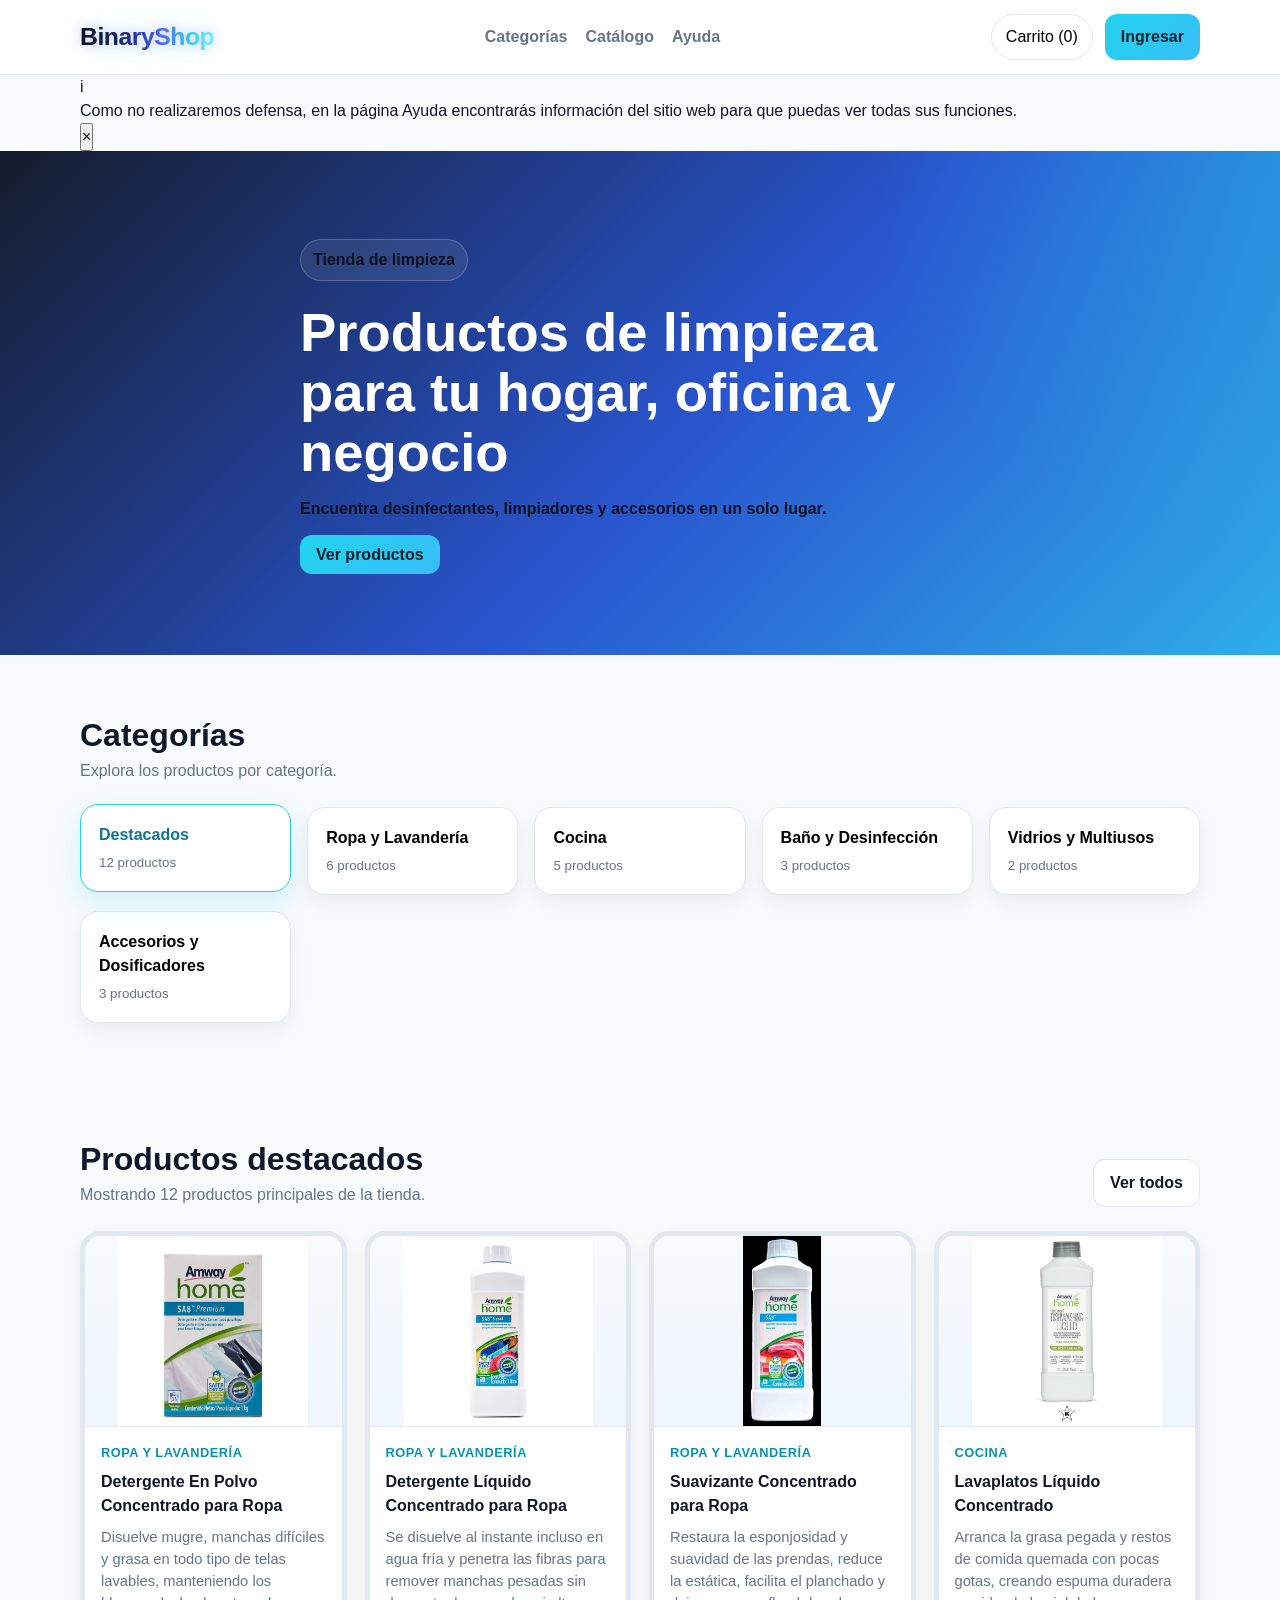
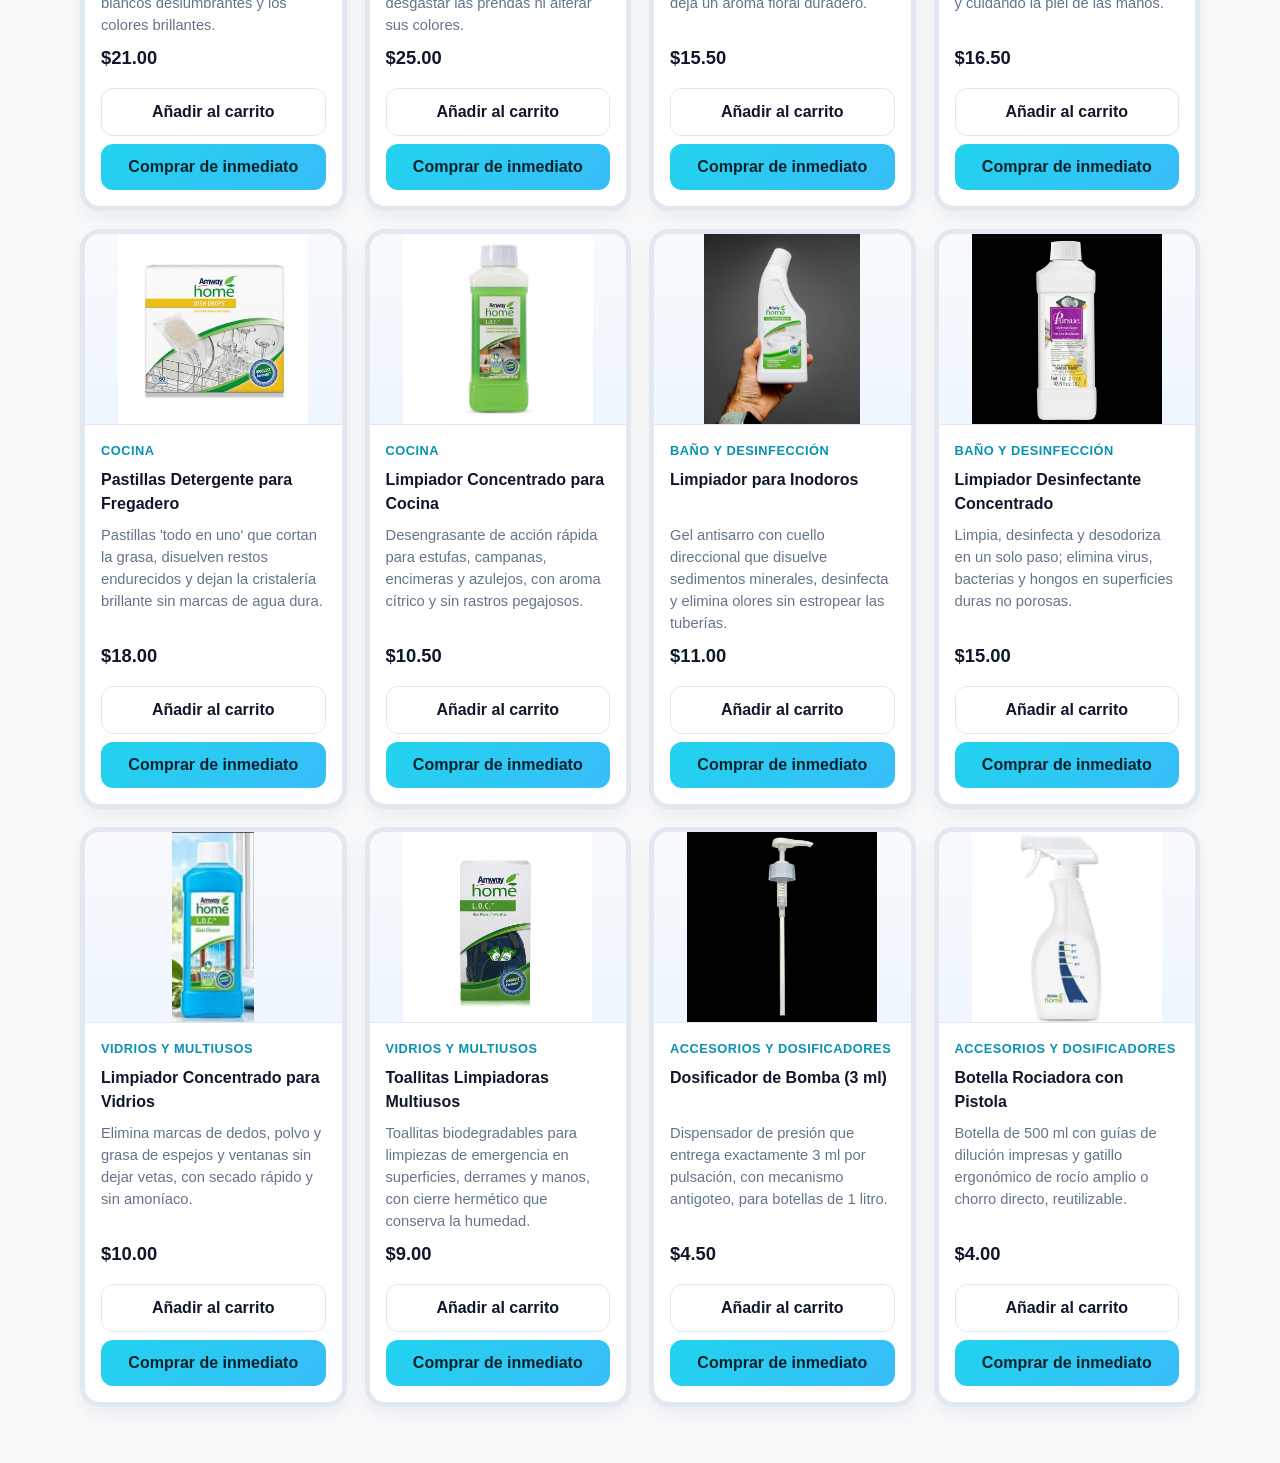
==== commit 450daad1: "commit 10" ====
--- a/index.html
+++ b/index.html
@@ -17,6 +17,7 @@
       <nav class="main-nav" aria-label="Navegación principal">
         <a href="#categorias">Categorías</a>
         <a href="#catalogo">Catálogo</a>
+        <a href="./pages/ayuda.html">Ayuda</a>
       </nav>
 
       <div class="header-actions">
@@ -66,6 +67,25 @@
       </div>
     </div>
   </header>
+
+  <div id="aviso-ayuda" class="aviso-ayuda" role="note">
+    <div class="container aviso-ayuda-content">
+      <span class="aviso-ayuda-icono">i</span>
+      <p>
+        Como no realizaremos defensa, en la página
+        <a href="./pages/ayuda.html">Ayuda</a> encontrarás información del sitio
+        web para que puedas ver todas sus funciones.
+      </p>
+      <button
+        id="aviso-ayuda-cerrar"
+        class="aviso-ayuda-cerrar"
+        type="button"
+        aria-label="Cerrar aviso"
+      >
+        ×
+      </button>
+    </div>
+  </div>
 
   <main>
 
--- a/css/components.css
+++ b/css/components.css
@@ -1,6 +1,7 @@
+/* ================= CATEGORÍAS ================= */
 .category-grid {
   display: grid;
-  grid-template-columns: repeat(4, minmax(0, 1fr));
+  grid-template-columns: repeat(auto-fit, minmax(180px, 1fr));
   gap: 16px;
 }
 
@@ -17,14 +18,8 @@
   gap: 6px;
 }
 
-.category-card span {
-  font-weight: 700;
-  color: black;
-}
-
-.category-card small {
-  color: var(--color-text-muted);
-}
+.category-card span { font-weight: 700; color: black; }
+.category-card small { color: var(--color-text-muted); }
 
 .category-card:hover,
 .category-card.active {
@@ -32,11 +27,9 @@
   box-shadow: 0 12px 28px rgba(34, 211, 238, 0.18);
   transform: translateY(-3px);
 }
-
-.category-card.active span {
-  color: #0E7490;
-}
-
+.category-card.active span { color: #0E7490; }
+
+/* ================= PRODUCTOS ================= */
 .product-grid {
   display: grid;
   grid-template-columns: repeat(4, minmax(0, 1fr));
@@ -68,8 +61,18 @@
   color: #94A3B8;
   font-weight: 700;
   text-align: center;
-  padding: 16px;
+  padding: 0;
+  overflow: hidden;
   border-bottom: 1px solid var(--color-border);
+}
+
+.product-image span { padding: 16px; }
+
+.product-image img {
+  width: 100%;
+  height: 190px;
+  object-fit: contain;
+  display: block;
 }
 
 .product-info {
@@ -88,39 +91,19 @@
   letter-spacing: 0.04em;
 }
 
-.product-info h3 {
-  font-size: 1rem;
-  min-height: 48px;
-}
-
-.product-info p {
-  color: var(--color-text-muted);
-  font-size: 0.92rem;
-  flex: 1;
-}
-
-.product-price {
-  font-size: 1.15rem;
-  color: var(--color-primary);
-}
-
-.product-actions {
-  display: grid;
-  gap: 8px;
-  margin-top: 8px;
-}
-
-.product-actions .btn {
-  width: 100%;
-}
-
+.product-info h3 { font-size: 1rem; min-height: 48px; }
+.product-info p { color: var(--color-text-muted); font-size: 0.92rem; flex: 1; }
+.product-price { font-size: 1.15rem; color: var(--color-primary); }
+
+.product-actions { display: grid; gap: 8px; margin-top: 8px; }
+.product-actions .btn { width: 100%; }
+
+/* ================= MODALES ================= */
 .modal-overlay {
-  position: fixed;
-  inset: 0;
+  position: fixed; inset: 0;
   background: rgba(15, 23, 42, 0.55);
   backdrop-filter: blur(4px);
-  display: grid;
-  place-items: center;
+  display: grid; place-items: center;
   padding: 20px;
   z-index: 100;
 }
@@ -137,11 +120,8 @@
 }
 
 .modal-close {
-  position: absolute;
-  top: 14px;
-  right: 14px;
-  width: 36px;
-  height: 36px;
+  position: absolute; top: 14px; right: 14px;
+  width: 36px; height: 36px;
   border-radius: 50%;
   border: 1px solid var(--color-border);
   background: var(--color-white);
@@ -149,15 +129,8 @@
   font-size: 1.2rem;
 }
 
-.modal h2 {
-  margin-bottom: 6px;
-  padding-right: 36px;
-}
-
-.modal-message {
-  color: var(--color-text-muted);
-  margin-bottom: 18px;
-}
+.modal h2 { margin-bottom: 6px; padding-right: 36px; }
+.modal-message { color: var(--color-text-muted); margin-bottom: 18px; }
 
 .auth-tabs {
   display: grid;
@@ -176,38 +149,19 @@
 }
 
 .tab-btn.active {
-  background: linear-gradient(
-    135deg,
-    rgba(34, 211, 238, 0.18),
-    rgba(56, 189, 248, 0.18)
-  );
+  background: linear-gradient(135deg, rgba(34, 211, 238, 0.18), rgba(56, 189, 248, 0.18));
   border-color: #67E8F9;
   color: #0E7490;
 }
 
-.auth-form {
-  display: grid;
-  gap: 14px;
-}
-
-.form-row {
-  display: grid;
-  grid-template-columns: 1fr 1fr;
-  gap: 14px;
-}
-
-.form-group {
-  display: grid;
-  gap: 6px;
-}
-
-.form-group label {
-  font-weight: 700;
-  font-size: 0.95rem;
-}
+.auth-form { display: grid; gap: 14px; }
+.form-row { display: grid; grid-template-columns: 1fr 1fr; gap: 14px; }
+.form-group { display: grid; gap: 6px; }
+.form-group label { font-weight: 700; font-size: 0.95rem; }
 
 .form-group input,
-.form-group select {
+.form-group select,
+.form-group textarea {
   width: 100%;
   padding: 11px 12px;
   border: 1px solid var(--color-border);
@@ -216,66 +170,24 @@
 }
 
 .form-group input:focus,
-.form-group select:focus {
+.form-group select:focus,
+.form-group textarea:focus {
   outline: 2px solid rgba(34, 211, 238, 0.35);
   border-color: var(--color-accent);
 }
 
-.form-error {
-  color: #DC2626;
-  font-weight: 700;
-  min-height: 1.2em;
-}
-
-@media (max-width: 980px) {
-  .product-grid {
-    grid-template-columns: repeat(3, minmax(0, 1fr));
-  }
-
-  .category-grid {
-    grid-template-columns: repeat(2, minmax(0, 1fr));
-  }
-}
-
-@media (max-width: 760px) {
-  .product-grid {
-    grid-template-columns: repeat(2, minmax(0, 1fr));
-  }
-
-  .form-row {
-    grid-template-columns: 1fr;
-  }
-}
-
-@media (max-width: 560px) {
-  .product-grid {
-    grid-template-columns: 1fr;
-  }
-
-  .category-grid {
-    grid-template-columns: 1fr;
-  }
-
-  .header-actions {
-    width: 100%;
-    justify-content: space-between;
-  }
-}
+.form-error { color: #DC2626; font-weight: 700; min-height: 1.2em; }
+.form-mensaje { color: #DC2626; font-weight: 700; min-height: 1.2em; }
 
 /* ================= CARRITO ================= */
-
-.cart-wrapper {
-  position: relative;
-}
+.cart-wrapper { position: relative; }
 
 .cart-dropdown {
   position: absolute;
-  top: calc(100% + 12px);
-  right: 0;
+  top: calc(100% + 12px); right: 0;
   width: min(380px, calc(100vw - 32px));
   max-height: min(520px, 80vh);
-  display: flex;
-  flex-direction: column;
+  display: flex; flex-direction: column;
   background: var(--color-white);
   border: 1px solid var(--color-border);
   border-radius: 18px;
@@ -287,27 +199,18 @@
   transition: opacity 0.2s ease, transform 0.2s ease;
 }
 
-.cart-dropdown.open {
-  opacity: 1;
-  transform: translateY(0);
-  pointer-events: auto;
-}
+.cart-dropdown.open { opacity: 1; transform: translateY(0); pointer-events: auto; }
 
 .cart-dropdown-head {
-  display: flex;
-  align-items: center;
-  justify-content: space-between;
+  display: flex; align-items: center; justify-content: space-between;
   padding: 14px 16px;
   border-bottom: 1px solid var(--color-border);
 }
 
-.cart-dropdown-head h3 {
-  font-size: 1.05rem;
-}
+.cart-dropdown-head h3 { font-size: 1.05rem; }
 
 .cart-close {
-  width: 32px;
-  height: 32px;
+  width: 32px; height: 32px;
   border-radius: 50%;
   border: 1px solid var(--color-border);
   background: var(--color-white);
@@ -315,18 +218,12 @@
   font-size: 1.1rem;
   line-height: 1;
 }
-
-.cart-close:hover {
-  border-color: #EF4444;
-  color: #EF4444;
-}
+.cart-close:hover { border-color: #EF4444; color: #EF4444; }
 
 .cart-items {
   overflow-y: auto;
   padding: 14px 16px;
-  display: flex;
-  flex-direction: column;
-  gap: 12px;
+  display: flex; flex-direction: column; gap: 12px;
 }
 
 .cart-item {
@@ -340,41 +237,27 @@
 }
 
 .cart-item-thumb {
-  width: 56px;
-  height: 56px;
+  width: 56px; height: 56px;
   border-radius: 10px;
   background: linear-gradient(180deg, #F8FAFC, #EFF6FF);
   border: 1px solid var(--color-border);
-  display: grid;
-  place-items: center;
+  display: grid; place-items: center;
   color: #94A3B8;
   font-size: 0.65rem;
   font-weight: 700;
-}
-
-.cart-item-info {
-  display: grid;
-  gap: 4px;
-}
-
-.cart-item-info strong {
-  font-size: 0.9rem;
-  line-height: 1.25;
-}
-
-.cart-item-info small {
-  color: var(--color-text-muted);
-}
-
-.cart-item-controls {
-  display: flex;
-  align-items: center;
-  gap: 8px;
-}
+  overflow: hidden;
+}
+
+.cart-item-thumb img { width: 100%; height: 100%; object-fit: cover; }
+
+.cart-item-info { display: grid; gap: 4px; }
+.cart-item-info strong { font-size: 0.9rem; line-height: 1.25; }
+.cart-item-info small { color: var(--color-text-muted); }
+
+.cart-item-controls { display: flex; align-items: center; gap: 8px; }
 
 .qty-btn {
-  width: 26px;
-  height: 26px;
+  width: 26px; height: 26px;
   border-radius: 8px;
   border: 1px solid var(--color-border);
   background: var(--color-white);
@@ -382,37 +265,14 @@
   font-weight: 700;
   line-height: 1;
 }
-
-.qty-btn:hover:not(:disabled) {
-  border-color: var(--color-accent);
-  color: #0E7490;
-}
-
-.qty-btn:disabled {
-  opacity: 0.4;
-  cursor: not-allowed;
-}
-
-.qty-value {
-  min-width: 18px;
-  text-align: center;
-  font-weight: 700;
-}
-
-.cart-item-side {
-  display: grid;
-  justify-items: end;
-  gap: 8px;
-}
-
-.cart-item-subtotal {
-  font-weight: 800;
-  color: var(--color-primary);
-}
-
+.qty-btn:hover:not(:disabled) { border-color: var(--color-accent); color: #0E7490; }
+.qty-btn:disabled { opacity: 0.4; cursor: not-allowed; }
+.qty-value { min-width: 18px; text-align: center; font-weight: 700; }
+
+.cart-item-side { display: grid; justify-items: end; gap: 8px; }
+.cart-item-subtotal { font-weight: 800; color: var(--color-primary); }
 .cart-item-remove {
-  border: none;
-  background: transparent;
+  border: none; background: transparent;
   color: #EF4444;
   font-weight: 800;
   cursor: pointer;
@@ -421,8 +281,7 @@
 
 .cart-empty {
   padding: 26px 10px;
-  display: grid;
-  gap: 12px;
+  display: grid; gap: 12px;
   justify-items: center;
   color: var(--color-text-muted);
   text-align: center;
@@ -431,57 +290,25 @@
 .cart-footer {
   border-top: 1px solid var(--color-border);
   padding: 14px 16px;
-  display: grid;
-  gap: 10px;
+  display: grid; gap: 10px;
 }
 
 .cart-total {
-  display: flex;
-  justify-content: space-between;
-  align-items: center;
+  display: flex; justify-content: space-between; align-items: center;
   font-weight: 600;
 }
-
-.cart-total strong {
-  font-size: 1.1rem;
-}
-
-.cart-footer-actions {
-  display: grid;
-  grid-template-columns: 1fr 1fr;
-  gap: 10px;
-}
-
-.cart-bump {
-  animation: cart-bump 0.3s ease;
-}
-
+.cart-total strong { font-size: 1.1rem; }
+
+.cart-footer-actions { display: grid; grid-template-columns: 1fr 1fr; gap: 10px; }
+
+.cart-bump { animation: cart-bump 0.3s ease; }
 @keyframes cart-bump {
-  0% {
-    transform: scale(1);
-  }
-
-  40% {
-    transform: scale(1.12);
-  }
-
-  100% {
-    transform: scale(1);
-  }
-}
-
-@media (max-width: 560px) {
-  .cart-dropdown {
-    position: fixed;
-    top: 70px;
-    left: 16px;
-    right: 16px;
-    width: auto;
-  }
+  0% { transform: scale(1); }
+  40% { transform: scale(1.12); }
+  100% { transform: scale(1); }
 }
 
 /* ================= PERFIL ================= */
-
 .profile-card {
   width: min(560px, 100%);
   margin-inline: auto;
@@ -490,38 +317,25 @@
   border-radius: 24px;
   box-shadow: var(--shadow-md);
   padding: 28px;
-  display: grid;
-  gap: 14px;
+  display: grid; gap: 14px;
   justify-items: center;
   text-align: center;
 }
 
 .profile-avatar {
-  width: 76px;
-  height: 76px;
+  width: 76px; height: 76px;
   border-radius: 50%;
   background: linear-gradient(135deg, #1D4ED8, #22D3EE);
   color: var(--color-white);
   font-size: 1.7rem;
   font-weight: 800;
-  display: grid;
-  place-items: center;
+  display: grid; place-items: center;
   box-shadow: 0 10px 24px rgba(34, 211, 238, 0.35);
 }
 
-.profile-name {
-  font-size: 1.4rem;
-  margin-top: 4px;
-}
-
-.profile-title {
-  font-size: 1.3rem;
-}
-
-.profile-nickname {
-  color: var(--color-text-muted);
-  font-size: 0.95rem;
-}
+.profile-name { font-size: 1.4rem; margin-top: 4px; }
+.profile-title { font-size: 1.3rem; }
+.profile-nickname { color: var(--color-text-muted); font-size: 0.95rem; }
 
 .role-badge {
   display: inline-flex;
@@ -532,49 +346,20 @@
   text-transform: uppercase;
   letter-spacing: 0.06em;
 }
-
-.role-comprador {
-  background: rgba(34, 211, 238, 0.15);
-  color: #0E7490;
-}
-
-.role-vendedor {
-  background: rgba(139, 92, 246, 0.15);
-  color: #6D28D9;
-}
-
-.role-administrador {
-  background: rgba(29, 78, 216, 0.15);
-  color: #1D4ED8;
-}
-
-.profile-data {
-  width: 100%;
-  display: grid;
-  gap: 4px;
-  margin-top: 6px;
-}
-
+.role-comprador { background: rgba(34, 211, 238, 0.15); color: #0E7490; }
+.role-vendedor { background: rgba(139, 92, 246, 0.15); color: #6D28D9; }
+.role-administrador { background: rgba(29, 78, 216, 0.15); color: #1D4ED8; }
+
+.profile-data { width: 100%; display: grid; gap: 4px; margin-top: 6px; }
 .profile-data-row {
-  display: flex;
-  justify-content: space-between;
-  gap: 12px;
+  display: flex; justify-content: space-between; gap: 12px;
   padding: 10px 4px;
   border-bottom: 1px dashed var(--color-border);
   font-size: 0.95rem;
 }
-
-.profile-data-row:last-child {
-  border-bottom: none;
-}
-
-.profile-data-row span {
-  color: var(--color-text-muted);
-}
-
-.profile-data-row strong {
-  text-align: right;
-}
+.profile-data-row:last-child { border-bottom: none; }
+.profile-data-row span { color: var(--color-text-muted); }
+.profile-data-row strong { text-align: right; }
 
 .profile-actions {
   width: 100%;
@@ -583,61 +368,589 @@
   gap: 10px;
   margin-top: 6px;
 }
-
-.profile-actions .btn {
-  width: 100%;
-}
-
-.notice-card {
-  gap: 12px;
-}
-
+.profile-actions .btn { width: 100%; }
+
+.notice-card { gap: 12px; }
 .notice-icon {
-  width: 64px;
-  height: 64px;
+  width: 64px; height: 64px;
   border-radius: 50%;
   background: rgba(34, 211, 238, 0.15);
   color: #0E7490;
   font-size: 1.6rem;
-  display: grid;
-  place-items: center;
+  display: grid; place-items: center;
+}
+
+.mis-compras { margin-top: 28px; }
+.mis-compras-lista { display: grid; gap: 16px; margin-top: 12px; }
+.mis-compras-item {
+  border: 1px solid var(--color-border);
+  border-radius: 14px;
+  padding: 14px;
+  display: grid; gap: 6px;
+  background: var(--color-white);
+}
+.mis-compras-item header { display: flex; justify-content: space-between; }
+
+/* ================= CHECKOUT ================= */
+.checkout-summary-line {
+  display: flex; justify-content: space-between; align-items: center;
+  font-weight: 600;
+  border-top: 1px dashed var(--color-border);
+  padding-top: 12px;
+}
+.checkout-summary-line strong { font-size: 1.15rem; color: var(--color-primary); }
+
+.spinner {
+  width: 14px; height: 14px;
+  border: 2px solid rgba(4, 34, 43, 0.35);
+  border-top-color: #04222B;
+  border-radius: 50%;
+  display: inline-block;
+  vertical-align: -2px;
+  margin-right: 8px;
+  animation: spin 0.8s linear infinite;
+}
+@keyframes spin { to { transform: rotate(360deg); } }
+
+.receipt { display: grid; gap: 14px; }
+.receipt-success {
+  display: flex; align-items: center; gap: 10px;
+  color: #059669;
+  font-weight: 800;
+  font-size: 1.1rem;
+}
+.receipt-icon {
+  width: 34px; height: 34px;
+  border-radius: 50%;
+  background: #D1FAE5;
+  display: grid; place-items: center;
+  font-size: 1rem;
+}
+.receipt-meta {
+  display: grid; gap: 4px;
+  color: var(--color-text-muted);
+  font-size: 0.92rem;
+}
+.receipt-meta strong { color: var(--color-text); }
+.receipt-items {
+  border: 1px solid var(--color-border);
+  border-radius: 14px;
+  padding: 12px 14px;
+  display: grid; gap: 8px;
+}
+.receipt-line {
+  display: flex; justify-content: space-between; gap: 12px;
+  font-size: 0.92rem;
+}
+.receipt-total {
+  display: flex; justify-content: space-between;
+  font-weight: 800;
+  border-top: 1px dashed var(--color-border);
+  padding-top: 10px;
+}
+
+/* ================= VENDEDOR ================= */
+.vendedor-header {
+  background: var(--color-white);
+  border-bottom: 1px solid var(--color-border);
+  padding: 14px 0;
+  position: sticky;
+  top: 0;
+  z-index: 40;
+}
+
+.vendedor-header-content {
+  display: flex;
+  align-items: center;
+  justify-content: space-between;
+  gap: 16px;
+  flex-wrap: wrap;
+}
+
+.vendedor-header nav {
+  display: flex;
+  gap: 12px;
+  align-items: center;
+  flex-wrap: wrap;
+}
+
+.vendedor-main { padding: 32px 0; }
+
+.vendedor-card {
+  width: min(720px, 100%);
+  margin-inline: auto;
+  background: var(--color-white);
+  border: 1px solid var(--color-border);
+  border-radius: 24px;
+  box-shadow: var(--shadow-sm);
+  padding: 24px;
+  display: grid;
+  grid-template-columns: 76px 1fr;
+  gap: 16px;
+  align-items: center;
+}
+
+.vendedor-avatar {
+  width: 76px; height: 76px;
+  border-radius: 50%;
+  background: linear-gradient(135deg, #6D28D9, #A78BFA);
+  color: var(--color-white);
+  font-size: 1.7rem;
+  font-weight: 800;
+  display: grid; place-items: center;
+  box-shadow: 0 10px 24px rgba(139, 92, 246, 0.3);
+}
+
+.vendedor-card h1 { font-size: 1.4rem; margin-bottom: 4px; }
+
+.vendedor-tabs {
+  display: flex;
+  gap: 8px;
+  margin: 24px auto;
+  max-width: 720px;
+  flex-wrap: wrap;
+}
+
+.vendedor-tab {
+  padding: 10px 16px;
+  border: 1px solid var(--color-border);
+  background: var(--color-white);
+  border-radius: var(--radius-sm);
+  cursor: pointer;
+  font-weight: 700;
+  color: var(--color-text-muted);
+  transition: 0.2s ease;
+}
+
+.vendedor-tab:hover { border-color: var(--color-accent); color: var(--color-text); }
+
+.vendedor-tab.activa {
+  background: linear-gradient(135deg, var(--color-accent), var(--color-accent-2));
+  color: #04222B;
+  border-color: var(--color-accent);
+}
+
+.vendedor-panel { display: none; max-width: 720px; margin-inline: auto; }
+.vendedor-panel.activa { display: block; }
+
+.form-publicar {
+  display: grid;
+  gap: 16px;
+  max-width: 560px;
+  background: var(--color-white);
+  border: 1px solid var(--color-border);
+  border-radius: 20px;
+  padding: 24px;
+  box-shadow: var(--shadow-sm);
+}
+
+.form-publicar h2 { margin-bottom: 8px; }
+
+.form-publicar label {
+  display: grid;
+  gap: 6px;
+  font-weight: 700;
+  font-size: 0.95rem;
+}
+
+.form-publicar label small {
+  font-weight: 500;
+  color: var(--color-text-muted);
+  font-size: 0.85rem;
+}
+
+.form-publicar input,
+.form-publicar textarea,
+.form-publicar select {
+  padding: 10px 12px;
+  border: 1px solid var(--color-border);
+  border-radius: var(--radius-sm);
+  background: var(--color-white);
+  font: inherit;
+}
+
+.form-publicar input:focus,
+.form-publicar textarea:focus,
+.form-publicar select:focus {
+  outline: 2px solid rgba(34, 211, 238, 0.35);
+  border-color: var(--color-accent);
+}
+
+.form-publicar textarea {
+  resize: vertical;
+  min-height: 90px;
+}
+
+.form-publicar-botones {
+  display: flex;
+  gap: 8px;
+  margin-top: 8px;
+}
+
+.pub-imagen-preview {
+  border: 1px solid var(--color-border);
+  border-radius: 14px;
+  padding: 10px;
+  text-align: center;
+  background: #F8FAFC;
+}
+
+.pub-imagen-preview img {
+  max-width: 220px;
+  max-height: 220px;
+  border-radius: 10px;
+  object-fit: contain;
+}
+
+.mis-productos-lista {
+  display: grid;
+  gap: 16px;
+}
+
+.mis-productos-item {
+  display: grid;
+  grid-template-columns: 90px 1fr auto;
+  gap: 16px;
+  align-items: center;
+  padding: 14px;
+  border: 1px solid var(--color-border);
+  border-radius: 14px;
+  background: var(--color-white);
+  box-shadow: var(--shadow-sm);
+}
+
+.mis-productos-imagen img {
+  width: 90px; height: 90px;
+  object-fit: cover;
+  border-radius: 10px;
+}
+
+.mis-productos-datos h3 { font-size: 1rem; margin-bottom: 4px; }
+.mis-productos-categoria {
+  color: #0891B2;
+  font-size: 0.75rem;
+  font-weight: 800;
+  text-transform: uppercase;
+  letter-spacing: 0.04em;
+  margin-bottom: 4px;
+}
+.mis-productos-precio { color: var(--color-text-muted); font-size: 0.9rem; }
+
+.mis-productos-acciones { display: grid; gap: 8px; }
+
+.btn-danger {
+  background: #FEE2E2;
+  color: #B91C1C;
+  border: 1px solid #FCA5A5;
+}
+.btn-danger:hover {
+  background: #DC2626;
+  color: white;
+  border-color: #DC2626;
+}
+
+.historial-resumen {
+  display: flex;
+  gap: 12px;
+  flex-wrap: wrap;
+  margin-bottom: 24px;
+}
+
+.historial-resumen-item {
+  flex: 1;
+  min-width: 160px;
+  padding: 14px 16px;
+  border: 1px solid var(--color-border);
+  border-radius: 14px;
+  background: var(--color-white);
+  display: grid;
+  gap: 4px;
+  box-shadow: var(--shadow-sm);
+}
+
+.historial-resumen-item span {
+  color: var(--color-text-muted);
+  font-size: 0.85rem;
+  font-weight: 600;
+}
+
+.historial-resumen-item strong {
+  font-size: 1.3rem;
+  color: var(--color-primary);
+}
+
+.historial-lista { display: grid; gap: 16px; }
+
+.historial-item {
+  border: 1px solid var(--color-border);
+  border-radius: 14px;
+  padding: 14px;
+  background: var(--color-white);
+  box-shadow: var(--shadow-sm);
+}
+
+.historial-item-header {
+  display: flex;
+  justify-content: space-between;
+  margin-bottom: 10px;
+  font-weight: 700;
+  color: var(--color-primary);
+}
+
+.historial-item-header span:last-child {
+  color: var(--color-text-muted);
+  font-weight: 500;
+  font-size: 0.9rem;
+}
+
+.historial-tabla {
+  width: 100%;
+  border-collapse: collapse;
+  font-size: 0.92rem;
+}
+
+.historial-tabla th,
+.historial-tabla td {
+  padding: 8px 10px;
+  border-bottom: 1px solid var(--color-border);
+  text-align: left;
+}
+
+.historial-tabla th {
+  color: var(--color-text-muted);
+  font-weight: 700;
+  font-size: 0.8rem;
+  text-transform: uppercase;
+  letter-spacing: 0.04em;
+}
+
+.historial-tabla tbody tr:last-child td { border-bottom: none; }
+
+.mis-productos-vacio,
+.historial-vacio {
+  text-align: center;
+  padding: 40px 16px;
+  color: var(--color-text-muted);
+  background: var(--color-white);
+  border: 1px dashed var(--color-border);
+  border-radius: 14px;
+}
+
+.hidden { display: none !important; }
+.oculto { display: none !important; }
+
+/* ================= RESPONSIVE ================= */
+@media (max-width: 980px) {
+  .product-grid { grid-template-columns: repeat(3, minmax(0, 1fr)); }
+  .category-grid { grid-template-columns: repeat(2, minmax(0, 1fr)); }
+}
+
+@media (max-width: 760px) {
+  .product-grid { grid-template-columns: repeat(2, minmax(0, 1fr)); }
+  .form-row { grid-template-columns: 1fr; }
+  .vendedor-card { grid-template-columns: 1fr; text-align: center; justify-items: center; }
+  .mis-productos-item { grid-template-columns: 70px 1fr; }
+  .mis-productos-acciones { grid-template-columns: 1fr 1fr; margin-top: 8px; grid-column: 1 / -1; }
 }
 
 @media (max-width: 560px) {
-  .profile-actions {
-    grid-template-columns: 1fr;
+  .product-grid { grid-template-columns: 1fr; }
+  .category-grid { grid-template-columns: 1fr; }
+  .profile-actions { grid-template-columns: 1fr; }
+  .header-actions { width: 100%; justify-content: space-between; }
+  .cart-dropdown {
+    position: fixed;
+    top: 70px; left: 16px; right: 16px;
+    width: auto;
   }
 }
 
-/* ================= IMÁGENES DE PRODUCTOS ================= */
-
-.product-image {
-  padding: 0;
-  overflow: hidden;
-}
-
-.product-image span {
+/* ================= ZONA DE CARGA DE IMAGEN ================= */
+
+.form-publicar input[type="file"] {
+  width: 100%;
+  padding: 18px 16px;
+  border: 2px dashed var(--color-accent-2);
+  border-radius: 16px;
+  background: linear-gradient(180deg, #F8FAFC, #EFF6FF);
+  color: var(--color-text-muted);
+  font-size: 0.9rem;
+  cursor: pointer;
+  transition: 0.2s ease;
+}
+
+.form-publicar input[type="file"]:hover {
+  border-color: var(--color-accent);
+  background: linear-gradient(180deg, #EFF6FF, #E0F2FE);
+  transform: translateY(-1px);
+  box-shadow: 0 8px 20px rgba(34, 211, 238, 0.15);
+}
+
+.form-publicar input[type="file"]:focus-visible {
+  outline: 2px solid rgba(34, 211, 238, 0.5);
+  outline-offset: 2px;
+}
+
+/* Botón interno "Elegir archivo" (estándar) */
+.form-publicar input[type="file"]::file-selector-button {
+  margin-right: 12px;
+  padding: 9px 16px;
+  border: none;
+  border-radius: 10px;
+  background: linear-gradient(135deg, var(--color-accent), var(--color-accent-2));
+  color: #04222B;
+  font-weight: 700;
+  cursor: pointer;
+  transition: 0.2s ease;
+}
+
+.form-publicar input[type="file"]::file-selector-button:hover {
+  transform: translateY(-1px);
+  box-shadow: 0 6px 16px rgba(34, 211, 238, 0.35);
+}
+
+/* Botón interno (compatibilidad con Safari antiguo) */
+.form-publicar input[type="file"]::-webkit-file-upload-button {
+  margin-right: 12px;
+  padding: 9px 16px;
+  border: none;
+  border-radius: 10px;
+  background: linear-gradient(135deg, var(--color-accent), var(--color-accent-2));
+  color: #04222B;
+  font-weight: 700;
+  cursor: pointer;
+  transition: 0.2s ease;
+}
+
+.form-publicar input[type="file"]::-webkit-file-upload-button:hover {
+  transform: translateY(-1px);
+  box-shadow: 0 6px 16px rgba(34, 211, 238, 0.35);
+}
+
+/* ================= ADMINISTRADOR ================= */
+
+.admin-avatar {
+  background: linear-gradient(135deg, #1D4ED8, #312E81);
+  box-shadow: 0 10px 24px rgba(29, 78, 216, 0.3);
+}
+
+.admin-metricas {
+  display: grid;
+  grid-template-columns: repeat(auto-fit, minmax(170px, 1fr));
+  gap: 12px;
+}
+
+.admin-metrica {
+  background: var(--color-white);
+  border: 1px solid var(--color-border);
+  border-radius: 16px;
   padding: 16px;
-}
-
-.product-image img {
-  width: 100%;
-  height: 190px;
-  object-fit: contain;
-  display: block;
-}
-
-.cart-item-thumb {
-  overflow: hidden;
-}
-
-.cart-item-thumb img {
-  width: 100%;
-  height: 100%;
-  object-fit: cover;
-}
-
-/* 5 categorías: distribución automática */
-.category-grid {
-  grid-template-columns: repeat(auto-fit, minmax(180px, 1fr));
+  display: grid;
+  gap: 4px;
+  box-shadow: var(--shadow-sm);
+}
+
+.admin-metrica span {
+  color: var(--color-text-muted);
+  font-size: 0.85rem;
+  font-weight: 600;
+}
+
+.admin-metrica strong {
+  font-size: 1.5rem;
+  color: var(--color-primary);
+}
+
+.admin-metrica small { color: var(--color-text-muted); }
+
+.admin-filtro {
+  display: flex;
+  align-items: center;
+  gap: 10px;
+  margin-bottom: 16px;
+  font-weight: 700;
+}
+
+.admin-filtro select {
+  padding: 9px 12px;
+  border: 1px solid var(--color-border);
+  border-radius: var(--radius-sm);
+  background: var(--color-white);
+}
+
+.admin-lista { display: grid; gap: 12px; }
+
+.admin-usuario-item {
+  display: flex;
+  justify-content: space-between;
+  align-items: center;
+  gap: 16px;
+  background: var(--color-white);
+  border: 1px solid var(--color-border);
+  border-radius: 14px;
+  padding: 14px 16px;
+  box-shadow: var(--shadow-sm);
+  flex-wrap: wrap;
+}
+
+.admin-usuario-datos {
+  display: flex;
+  align-items: center;
+  gap: 10px;
+  flex-wrap: wrap;
+}
+
+.admin-usuario-datos strong { font-size: 1rem; }
+
+.admin-usuario-datos > span:not(.role-badge):not(.origen-badge) {
+  color: var(--color-text-muted);
+  font-size: 0.9rem;
+}
+
+.origen-badge {
+  padding: 4px 10px;
+  border-radius: 999px;
+  font-size: 0.7rem;
+  font-weight: 800;
+  text-transform: uppercase;
+  letter-spacing: 0.05em;
+}
+
+.origen-predefinida { background: rgba(29, 78, 216, 0.12); color: #1D4ED8; }
+.origen-registrada { background: rgba(5, 150, 105, 0.12); color: #047857; }
+
+.admin-protegido {
+  color: var(--color-text-muted);
+  font-size: 0.85rem;
+  font-weight: 700;
+  border: 1px dashed var(--color-border);
+  border-radius: 999px;
+  padding: 6px 12px;
+}
+
+.admin-producto-item {
+  display: grid;
+  grid-template-columns: 70px 1fr auto;
+  gap: 14px;
+  align-items: center;
+  background: var(--color-white);
+  border: 1px solid var(--color-border);
+  border-radius: 14px;
+  padding: 12px 14px;
+  box-shadow: var(--shadow-sm);
+}
+
+.admin-producto-item .mis-productos-imagen img {
+  width: 70px;
+  height: 70px;
+}
+
+.admin-producto-datos { display: grid; gap: 3px; }
+.admin-producto-datos strong { font-size: 0.98rem; }
+.admin-producto-datos span { color: var(--color-text-muted); font-size: 0.88rem; }
+
+@media (max-width: 640px) {
+  .admin-producto-item { grid-template-columns: 60px 1fr; }
+  .admin-producto-acciones { grid-column: 1 / -1; }
+  .admin-usuario-item { flex-direction: column; align-items: flex-start; }
 }
